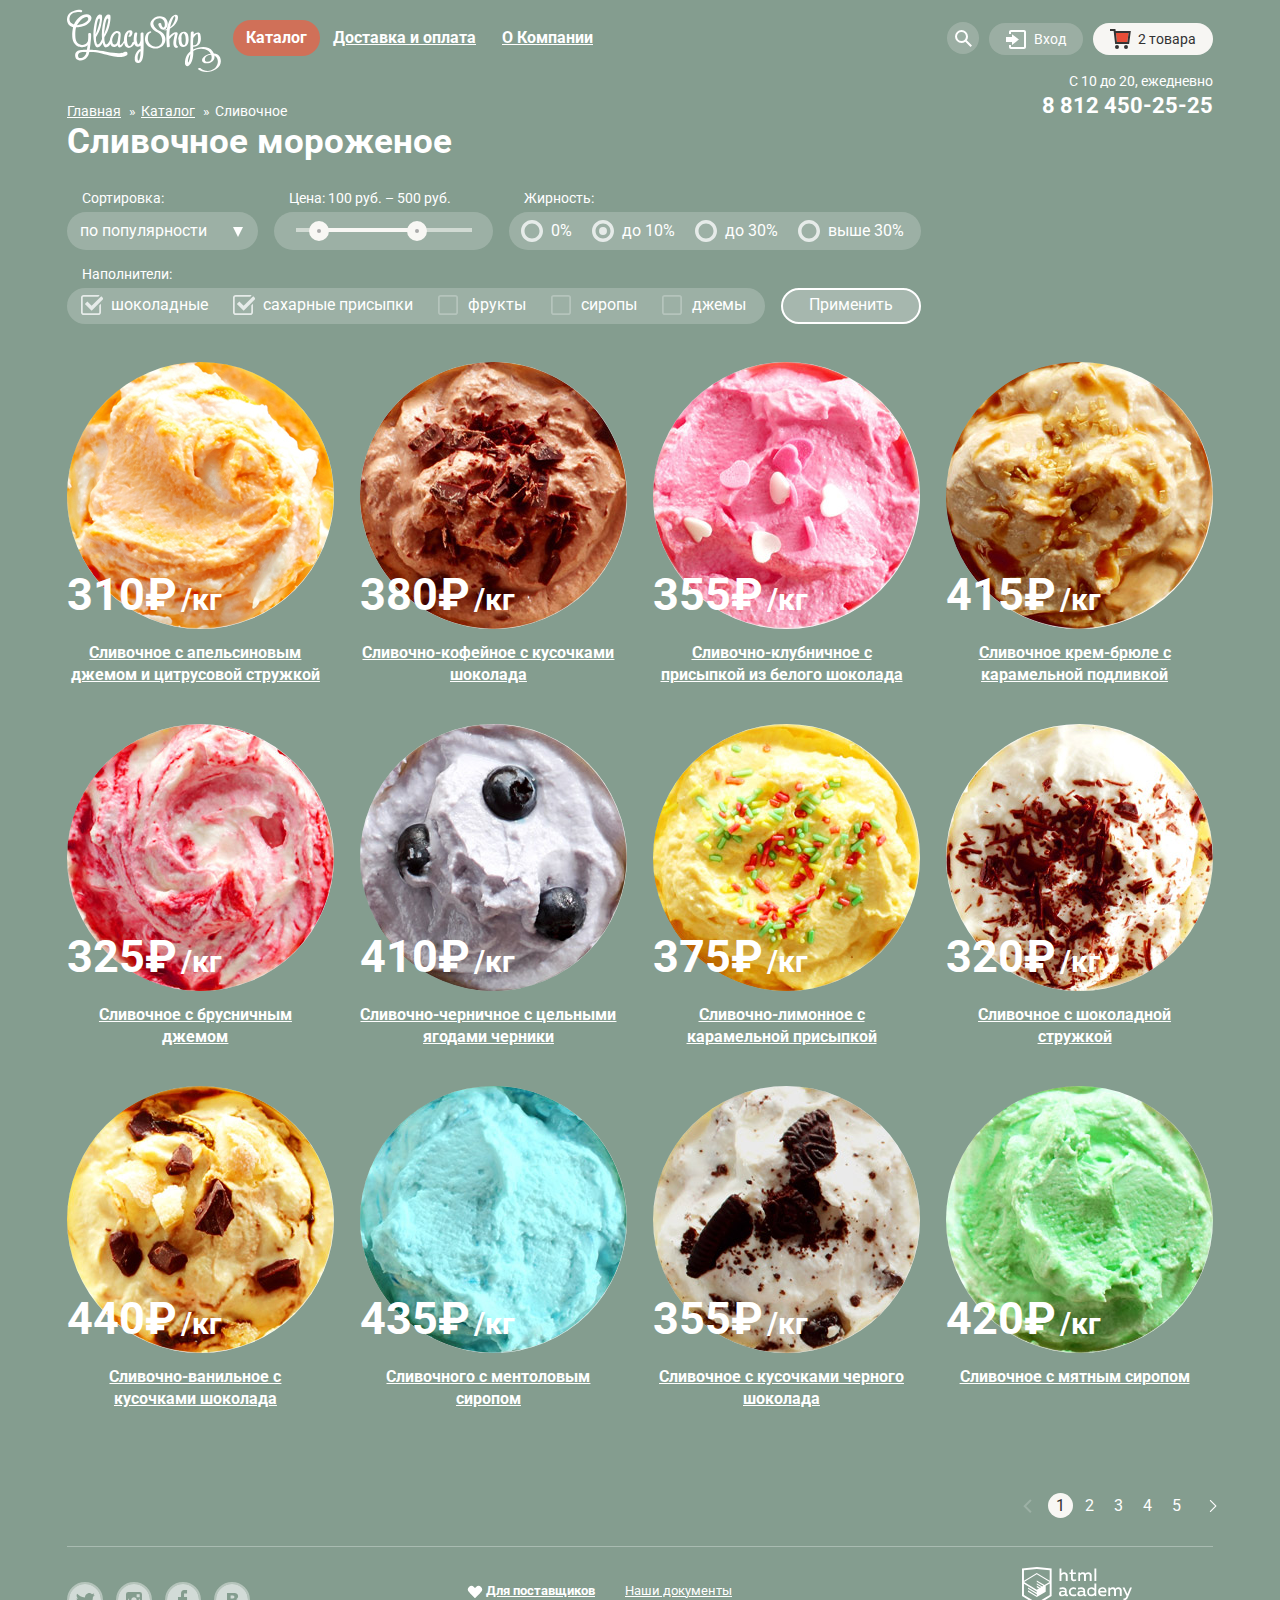
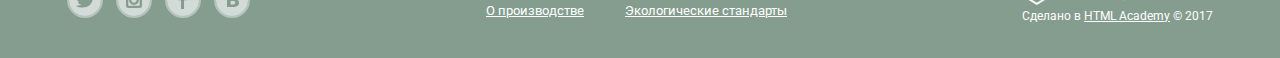
==== catalog.html @ b4a1a42c "Исправление багов IE11" ====
<!DOCTYPE html>
<html lang="ru">
	<head>
		<meta charset="utf-8">
		<title>HTML Academy: Глейси</title>
		<link href="https://fonts.googleapis.com/css?family=Roboto:400,700&amp;subset=cyrillic" rel="stylesheet">
		<link href="css/normalize.css" rel="stylesheet">
		<link href="css/style.css" rel="stylesheet">
	</head>
	<body>
		<div class="site-wrapper">
			<header class="main-header container">
				<nav class="main-navigation">
					<div class="navigation-container">
						<a class="navigation-logo" href="index.html"><img class="main-logo" src="img/logo.svg" width="154" height="64" alt="Логотип магазина Глейси"></a>
						<ul class="site-navigation">
							<li class="site-navigation-item 
							site-navigation-item-catalog">
								<a class="site-navigation-catalog site-navigation-current" href="#">Каталог</a>
								<ul class="site-navigation-sub">
									<li><a class="catalog-sub-news" href="#"><b>Новинки</b></a></li>
									<li><a href="catalog.html">Сливочное</a></li>
									<li><a href="#">Щербеты</a></li>
									<li><a href="#">Фруктовый лед</a></li>
									<li><a href="#">Мелорин</a></li>
								</ul>
							</li>
							<li class="site-navigation-item"><a href="#">Доставка и оплата</a></li>
							<li class="site-navigation-item"><a href="#">О Компании</a></li>
						</ul>
					</div>
					<div class="navigation-container user-menu">
						<div class="menu-search">
							<div class="sub-menu menu-search-sub">
								<form class="form form-search" action="https://echo.htmlacademy.ru" method="post">
									<label class="visual-hidden" for="main-search">Введите информацию для поиска</label>
									<input id="main-search" type="search" name="search" placeholder="Что ищем?">
									<button class="button button-search">Поиск</button>	
								</form>
							</div>
						</div>
						<div class="menu-login">
							<a class="menu-item menu-item-login" href="#">Вход</a>
							<div class="sub-menu menu-login-sub">
								<form class="form form-login" action="https://echo.htmlacademy.ru" method="post">
									<p>
										<label class="visual-hidden" for="login-email">Введите электронную почту</label>
										<input id="login-email" type="email" name="email" placeholder="Электронная почта">
									</p>
									<p>
										<label class="visual-hidden" for="login-password">Введите пароль</label>
										<input id="login-password" type="password" name="password" placeholder="Пароль">
									</p>
									<p class="login-link">
										<a href="#">Забыли пароль?</a>
										<a href="#">Новая регистрация</a>
									</p>
									<button class="button button-login" type="submit">Войти</button>
								</form>
							</div>
						</div>
						<div class="menu-cart">
							<a class="menu-item menu-item-cart menu-item-cart-full" href="#">2 товара</a>
							<div class="sub-menu menu-cart-sub">
								<table class="cart-table">
									<tr class="cart-table-item cart-table-item-orange">
										<td class="cart-table-item-del"><button class="modal-close">Убрать из корзины</button></td>
										<td class="cart-table-item-image"></td>
										<td class="cart-table-item-text"><a href="#">Пломбир с апельсиновым джемом</a></td>
										<td class="cart-table-item-weight"><span>1,5</span> кг x</td>
										<td class="cart-table-item-unit"><span>200</span> руб.</td>
										<td class="cart-table-item-price">300 руб.</td>
									</tr>
									<tr class="cart-table-item
									cart-table-item-white">
										<td class="cart-table-item-del"><button class="modal-close">Убрать из корзины</button></td>
										<td class="cart-table-item-image"></td>
										<td class="cart-table-item-text"><a href="#">Клубничный пломбир с присыпкой из белого шоколада</a></td>
										<td class="cart-table-item-weight"><span>1,5</span> кг x</td>
										<td class="cart-table-item-unit"><span>300</span> руб.</td>
										<td class="cart-table-item-price">450 руб.</td>
									</tr>
								</table>
								<b class="cart-totals">Итого: <span>750</span> руб.</b>
								<a class="button">Оформить заказ</a>
							</div>
						</div>
					</div>
				</nav>
				<p class="main-contacts">
					С 10 до 20, ежедневно<br>
					<b>8 812 450-25-25</b>
				</p>
			</header>
			<main class="container main-container">
				<div class="title-container container">
					<h1 class="page-title">Сливочное мороженое</h1>
					<ul class="bredcrumbs">
						<li><a href="index.html">Главная</a></li>
						<li><a href="#">Каталог</a></li>
						<li class="bredcrumbs-current">Сливочное</li>
					</ul>
				</div>
				<section class="filters container">
					<h2 class="visual-hidden">Фильтр товаров</h2>
					<form class="from form-filters" action="https://echo.htmlacademy.ru" method="post">
						<fieldset class="filters-item filters-item-sort">
							<legend>Сортировка:</legend>
							<select id="filters-item-sort" name="sort">
								<option selected>по популярности</option>
								<option>сначала недорогие</option>
								<option>сначала дорогие</option>
								<option>по жирности</option>
							</select>
						</fieldset>

						<fieldset class="filters-item filters-item-price">
							<legend>Цена: 100 руб. – 500 руб.</legend>
							<div class="filter-item-price-scale">
								<div class="scale">
									<div class="bar"></div>
								</div>
								<div class="filters-item-price-toggle filters-item-price-toggle-min"></div>
								<div class="filters-item-price-toggle filters-item-price-toggle-max"></div>
							</div>
						</fieldset>
						
						<fieldset class="filters-item filters-item-richness">
							<legend>Жирность:</legend>
							<ul class="richness-list">
								<li>
									<input class="visual-hidden richness-list-input" id="richness-0" type="radio" name="richness">	
									<label for="richness-0">0%</label>	
								</li>
								<li>
									<input class="visual-hidden richness-list-input" id="richness-10" type="radio" name="richness" checked>
									<label for="richness-10">до 10%</label>	
								</li>
								<li>
									<input class="visual-hidden richness-list-input" id="richness-30" type="radio" name="richness">
									<label for="richness-30">до 30%</label>		
								</li>
								<li>
									<input class="visual-hidden richness-list-input" id="richness-30-above" type="radio" name="richness">
									<label for="richness-30-above">выше 30%</label>
								</li>
							</ul>	
						</fieldset>
							<fieldset class="filters-item filters-item-fillers">
								<legend>Наполнители:</legend>
								<ul class="fillers-list">
									<li>
										<input class="visual-hidden fillers-list-input" id="fillers-choco" type="checkbox" name="choco" checked>
										<label for="fillers-choco">шоколадные</label>
									</li>
									<li>
										<input class="visual-hidden fillers-list-input" id="fillers-sugar" type="checkbox" name="sugar" checked>
										<label for="fillers-sugar">сахарные присыпки</label>
									</li>
									<li>
										<input class="visual-hidden fillers-list-input" id="fillers-fruit" type="checkbox" name="fruit">
										<label for="fillers-fruit">фрукты</label>
									</li>
									<li>
										<input class="visual-hidden fillers-list-input" id="fillers-syrups" type="checkbox" name="syrups">
										<label for="fillers-syrups">сиропы</label>
									</li>
									<li>
										<input class="visual-hidden fillers-list-input" id="fillers-jam" type="checkbox" name="jam">
										<label for="fillers-jam">джемы</label>
									</li>
								</ul>
							</fieldset>
						
						<button class="button button-filters" type="submit">Применить</button>
					</form>
				</section>
				<section class="catalog container">
					<h2 class="visual-hidden">Список сливочного мороженого</h2>
					<ul class="catalog-list">
						<li class="hits-item">
							<h3>Сливочное с апельсиновым джемом и цитрусовой стружкой</h3>
							<div class="hits-item-price">
								<b>310₽</b>
								<span>/кг</span>
							</div>
							<img src="img/icecream-orange.jpg" width="267" height="267" alt="Фото сливочного мороженого с апельсиновым джемом и цитрусовой стружкой">
							<a class="button" href="#">Быстрый просмотр</a>
						</li>
						<li class="hits-item">
							<h3>Сливочно-кофейное с кусочками шоколада</h3>
							<div class="hits-item-price">
								<b>380₽</b>
								<span>/кг</span>
							</div>
							<img src="img/icecream-coffee.jpg" width="267" height="267" alt="Фото сливочно-кофейного мороженого с кусочками шоколада">
							<a class="button" href="#">Быстрый просмотр</a>
						</li>
						<li class="hits-item">
							<h3>Сливочно-клубничное с присыпкой из белого шоколада</h3>
							<div class="hits-item-price">
								<b>355₽</b>
								<span>/кг</span>
							</div>
							<img src="img/icecream-white.jpg" width="267" height="267" alt="Фото сливочно-клубничного мороженого с присыпкой из белого шоколада">
							<a class="button" href="#">Быстрый просмотр</a>
						</li>
						<li class="hits-item">
							<h3>Сливочное крем-брюле с карамельной подливкой</h3>
							<div class="hits-item-price">
								<b>415₽</b>
								<span>/кг</span>
							</div>
							<img src="img/icecream-brulee.jpg" width="267" height="267" alt="Фото сливочного мороженого крем-брюле с карамельной подливкой">
							<a class="button" href="#">Быстрый просмотр</a>
						</li>
						<!-------------------------------- конец 1 ряда -------------------------------->
						<li class="hits-item">
							<h3>Сливочное с брусничным джемом</h3>
							<div class="hits-item-price">
								<b>325₽</b>
								<span>/кг</span>
							</div>
							<img src="img/icecream-cowberry.jpg" width="267" height="267" alt="Фото сливочного мороженого с брусничным джемом">
							<a class="button" href="#">Быстрый просмотр</a>
						</li>
						<li class="hits-item">
							<h3>Сливочно-черничное с цельными ягодами черники</h3>
							<div class="hits-item-price">
								<b>410₽</b>
								<span>/кг</span>
							</div>
							<img src="img/icecraem-blueberries.jpg" width="267" height="267" alt="Фото сливочно-черничного мороженого с цельными ягодами черники">
							<a class="button" href="#">Быстрый просмотр</a>
						</li>
						<li class="hits-item">
							<h3>Сливочно-лимонное с карамельной присыпкой</h3>
							<div class="hits-item-price">
								<b>375₽</b>
								<span>/кг</span>
							</div>
							<img src="img/icecream-lemon.jpg" width="267" height="267" alt="Фото сливочно-лимонного мороженого с карамельной присыпкой">
							<a class="button" href="#">Быстрый просмотр</a>
						</li>
						<li class="hits-item">
							<h3>Сливочное с шоколадной стружкой</h3>
							<div class="hits-item-price">
								<b>320₽</b>
								<span>/кг</span>
							</div>
							<img src="img/icecream-choco.jpg" width="267" height="267" alt="Фото сливочного мороженого с шоколадной стружкой">
							<a class="button" href="#">Быстрый просмотр</a>
						</li>
						<!-------------------------------- конец 2 ряда -------------------------------->
						<li class="hits-item">
							<h3>Сливочно-ванильное с кусочками шоколада</h3>
							<div class="hits-item-price">
								<b>440₽</b>
								<span>/кг</span>
							</div>
							<img src="img/icecream-vanilla.jpg" width="267" height="267" alt="Фото сливочно-ванильного мороженого с кусочками шоколада">
							<a class="button" href="#">Быстрый просмотр</a>
						</li>
						<li class="hits-item">
							<h3>Сливочного с ментоловым сиропом</h3>
							<div class="hits-item-price">
								<b>435₽</b>
								<span>/кг</span>
							</div>
							<img src="img/icecream-menthol.jpg" width="267" height="267" alt="Фото сливочного мороженого с ментоловым сиропом">
							<a class="button" href="#">Быстрый просмотр</a>
						</li>
						<li class="hits-item">
							<h3>Сливочное с кусочками черного шоколада</h3>
							<div class="hits-item-price">
								<b>355₽</b>
								<span>/кг</span>
							</div>
							<img src="img/icecream-black.jpg" width="267" height="267" alt="Фото сливочного мороженого с кусочками черного шоколада">
							<a class="button" href="#">Быстрый просмотр</a>
						</li>
						<li class="hits-item">
							<h3>Сливочное с мятным сиропом</h3>
							<div class="hits-item-price">
								<b>420₽</b>
								<span>/кг</span>
							</div>
							<img src="img/icecream-mint.jpg" width="267" height="267" alt="Фото сливочного мороженого с мятным сиропом">
							<a class="button" href="#">Быстрый просмотр</a>
						</li>
						<!-------------------------------- конец 3 ряда -------------------------------->
					</ul>
					<ul class="pagination-list">
						<li class="pagination-item pagination-arrow-back pagination-arrow-off"><a></a></li>
						<li class="pagination-item pagination-item-current"><a>1</a></li>
						<li class="pagination-item"><a href="#">2</a></li>
						<li class="pagination-item"><a href="#">3</a></li>
						<li class="pagination-item"><a href="#">4</a></li>
						<li class="pagination-item"><a href="#">5</a></li>
						<li class="pagination-item pagination-arrow-next"><a href="#"></a></li>
					</ul>
				</section>
			</main>
			<footer class="main-footer main-footer-dash container">
				<div class="footer-social">
					<ul>
						<li><a class="button-social button-social-tw" href="#"><span class="visual-hidden">Твиттер</span>
							<svg xmlns="http://www.w3.org/2000/svg" width="32" height="32" viewBox="0 0 32 32"><path fill="#e6ebe9" d="M16 0C7.164 0 0 7.164 0 16c0 8.837 7.164 16 16 16 8.837 0 16-7.163 16-16 0-8.836-7.163-16-16-16zm7.944 12.809c-.251 6.516-3.463 10.832-10.992 10.702h-.486c-.447 0-4.543-.443-5.344-1.823 2.479.19 4.247-.406 5.12-1.136-1.048-.289-2.923-.461-3.251-2.848.384.104.618.221 1.299.113-1.307-.824-2.758-1.519-2.679-3.643.311.317 1.164.518 1.46.457-.768-.233-2.149-3.244-.974-4.781 1.984 1.79 4.075 3.482 7.804 3.643.227-2.214 1.24-3.699 3.168-4.325 1.84-.479 3.255.26 3.901 1.138.737-.224 1.453-.466 2.193-.685-.004.833-.569 1.463-.935 1.709.747.165 1.423-.475 1.423-.475-.184.963-1.094 1.725-1.707 1.954z"/></svg>
						</a></li>
						<li><a class="button-social button-social-ig" href="#"><span class="visual-hidden">Инстаграм</span>
							<svg xmlns="http://www.w3.org/2000/svg" width="32" height="32" viewBox="0 0 32 32"><g fill="#e6ebe9"><path d="M20.916 16a4.938 4.938 0 1 1-9.877 0c0-.394.051-.773.138-1.14h-.897v6.838h11.396V14.86h-.897c.086.367.137.746.137 1.14z"/><path d="M15.978 18.659c1.466 0 2.659-1.193 2.659-2.659s-1.193-2.659-2.659-2.659c-1.466 0-2.659 1.193-2.659 2.659s1.192 2.659 2.659 2.659zM18.637 10.302h3.039v3.039h-3.039z"/><path d="M16 0C7.164 0 0 7.164 0 16c0 8.837 7.164 16 16 16 8.837 0 16-7.163 16-16 0-8.836-7.163-16-16-16zm7.955 21.698a2.285 2.285 0 0 1-2.279 2.279H10.279A2.285 2.285 0 0 1 8 21.698V10.302a2.286 2.286 0 0 1 2.279-2.279h11.396a2.286 2.286 0 0 1 2.279 2.279v11.396z"/></g></svg>
						</a></li>
						<li><a class="button-social button-social-fb" href="#"><span class="visual-hidden">Фейсбук</span>
							<svg xmlns="http://www.w3.org/2000/svg" width="32" height="32" viewBox="0 0 32 32"><path fill="#e6ebe9" d="M16 0C7.164 0 0 7.163 0 16s7.164 16 16 16c8.837 0 16-7.164 16-16S24.837 0 16 0zm4.062 9.455h-3.021v3.444h3.021v3.445h-3.021v8.61H14.02v-8.61H11v-3.445h3.021V9.455c0-1.902 1.353-3.445 3.021-3.445h3.021v3.445z"/></svg>
						</a></li>
						<li><a class="button-social button-social-vk" href="#"><span class="visual-hidden">Вконтакте</span>
							<svg xmlns="http://www.w3.org/2000/svg" width="32" height="32" viewBox="0 0 32 32"><g fill="#e6ebe9"><path d="M16.637 14.495c.402-.019.719-.082.951-.188.326-.145.54-.33.641-.559.101-.229.15-.496.15-.797 0-.232-.058-.465-.174-.697-.116-.232-.322-.405-.617-.517-.264-.1-.592-.155-.984-.165a76.242 76.242 0 0 0-1.652-.014h-.339v2.965h.565c.571 0 1.057-.009 1.459-.028zM18.118 17.084c-.282-.081-.672-.125-1.166-.132a127.97 127.97 0 0 0-1.55-.009h-.79v3.493h.264c1.014 0 1.74-.003 2.18-.009a3.2 3.2 0 0 0 1.212-.245c.377-.157.633-.364.774-.625s.214-.562.214-.9c0-.446-.088-.788-.261-1.03-.17-.241-.464-.423-.877-.543z"/><path d="M16 0C7.164 0 0 7.164 0 16c0 8.837 7.164 16 16 16 8.837 0 16-7.163 16-16 0-8.836-7.163-16-16-16zm6.602 20.531a3.73 3.73 0 0 1-1.124 1.327c-.552.415-1.161.71-1.823.886s-1.501.264-2.519.264h-6.121V8.987h5.443c1.13 0 1.957.038 2.48.113a5.126 5.126 0 0 1 1.561.5c.533.27.929.632 1.189 1.087.26.455.392.975.392 1.558 0 .678-.179 1.278-.536 1.795-.358.518-.863.92-1.517 1.208v.075c.917.182 1.642.559 2.179 1.13.537.571.807 1.325.807 2.261 0 .678-.138 1.283-.411 1.817z"/></g></svg>
						</a></li>
					</ul> 
				</div>
				<ul class="footer-link-list">
					<li class="footer-link-heart"><a class="footer-link-item" href="#"><b>Для поставщиков</b></a></li>
					<li><a class="footer-link-item" href="#">О производстве</a></li>
					<li><a class="footer-link-item" href="#">Наши документы</a></li>
					<li><a class="footer-link-item" href="#">Экологические стандарты</a></li>
				</ul>
				<div class="footer-copyright">
					<a class="footer-copyright-button" href="https://htmlacademy.ru/intensive/htmlcss"></a>
					<p>Сделано в <a href="https://htmlacademy.ru/intensive/htmlcss">HTML Academy</a> © 2017</p>
				</div>
			</footer>
		</div>
	</body>
</html>
---- css/style.css ----
body{
    margin: 0;
    padding: 0;

    min-width: 900px;

    font-family: 'Roboto', 'Arial', sans-serif;
    font-size: 16px;
    font-weight: 400;
    line-height: 22px;

    color: #ffffff;
}
a{
    text-decoration: none;
}
select::-ms-expand {
    display: none;
}
.site-wrapper{
	background-color: #849d8f;
}
/*Затемнение фона при открытии моадльного окна*/
.site-wrapper-index{
    z-index: -100;
    transition: background-image 0.5s ease, background-color 0.5s ease;
    
    background-image: url('../img/slider-raspberry.png');
    background-repeat: no-repeat;
    background-position: top center;
}
.site-wrapper-dark::after{
    display: block;
    content: "";
    background: black;
    opacity: 0.3;
    width: 100%;
    height: 100%;
    position: fixed;
    top: 0;
    left: 0;
    z-index: 90;
}
.visual-hidden{
    clip: rect(0 0 0 0);

    position: absolute;

    width: 1px;
    height: 1px;
    margin: -1px;
}
.main-header{
    display: flex;
    flex-direction: column;
    align-items: flex-end;

    justify-content: center;
}
.main-navigation{
    display: flex;

    width: 100%;

    justify-content: space-between;
    align-items: flex-start;
}
.main-navigation a{
    color: #ffffff;
}
.navigation-container{
    display: flex;
}
.button{
    display: inline-block;

    padding: 0;
    padding-top: 11px;
    padding-right: 23px;
    padding-bottom: 11px;
    padding-left: 23px;

    font: inherit;
    font-size: 18px;
    line-height: 24px;
    font-weight: normal;

    text-align: center;
    vertical-align: middle;

    color: #ffffff;
    border: none;
    border-radius: 26px;
    background-image:    -moz-linear-gradient( 90deg, rgb(231,74,53) 0%, rgb(242,104,67) 100%);
    background-image: -webkit-linear-gradient( 90deg, rgb(231,74,53) 0%, rgb(242,104,67) 100%);
    background-image:     -ms-linear-gradient( 90deg, rgb(231,74,53) 0%, rgb(242,104,67) 100%);
    box-shadow: 0 2px 2px 0 rgba(172, 16, 0, 0.64);
    text-shadow: 0 2px 5px rgba(160, 32, 11, 0.76);

    cursor: pointer;
}
.button:hover{
    background: linear-gradient(to bottom, #f58669 0%, #ec6f5e 100%);
    box-shadow: 0 2px 2px rgba(172, 16, 0, 1);
}
.button:active{
    background: linear-gradient(to bottom, #d84732 0%, #e1613e 100%);
    box-shadow: inset 0 2px 2px rgba(172, 16, 0, 1);
}
.main-logo{
    display: block;
    margin-top: 9px;
}
.sub-menu{
    position: absolute;
    display: none;
    padding-left: 15px;
    padding-right: 15px;
    padding-top: 20px;
    padding-bottom: 20px;
    background-color: #f8f7f4;
    border-radius: 6px;
}
.sub-menu input{
    box-sizing: border-box;
    width: 100%;
    display: block;
    line-height: 24px;
}
.site-navigation{
    display: flex;

    margin-top: 20px;
    margin-bottom: 0px;
    padding: 0;
    padding-left: 12px;

    list-style: none;
}
.site-navigation-sub{
    margin: 0;
    padding: 0;
    z-index: 10;
    list-style: none;
}
.site-navigation-item > a{
    display: block;

    padding-top: 7px;
    padding-bottom: 7px;
    padding-left: 13px;
    padding-right: 13px;

    border-radius: 20px;
    font-weight: bold;

    text-decoration: underline;

    color: #ffffff;
}
.site-navigation-item .site-navigation-current{
    background-color: #d07058;
    text-decoration: none;
}
.site-navigation-item > a:hover{
    text-decoration: none;

    color: #333333;
    background-color: #f8f7f4;
}
.site-navigation-item > a:active{
    color: #333333;
    background-color: rgba(248, 247, 244, 0.988);
    box-shadow: inset 0px 2px 1px 0px rgba(105, 105, 105, 0.004);
}
.site-navigation-item-catalog{
    position: relative;
}
.site-navigation-sub{
    display: none;
    position: absolute; 
    min-width: 143px;
    border-radius: 6px;  
    
    background-color: #f8f7f4;
    left: -7px;
    top: 41px;
    
    border-radius: 5px;
    background-color: rgb(248, 247, 244);
    box-shadow: 0px 20px 20px 0px rgba(0, 0, 0, 0.4);

}
.site-navigation-sub a{
    display: block;
    padding-left: 20px;
    padding-top: 8px;
    padding-bottom: 8px;
    font-size: 14px;
    line-height: 16px;

    color: #323232;
}
.site-navigation-item-catalog:hover .site-navigation-sub{
    display: block;
}
.site-navigation-sub li:hover{
    background-color: #fbded7;
}
.site-navigation-sub li:active{
    background-color: #f6b5a5;
}
.site-navigation-sub li:last-child:hover{
    border-bottom-left-radius: 6px;
    border-bottom-right-radius: 6px;
}

.site-navigation-sub li:first-child:hover{
    border-top-left-radius: 6px;
    border-top-right-radius: 6px;
}

.catalog-sub-news{
    position: relative;
}
.catalog-sub-news::after{
    content: "";
    position: absolute;
    width: 88.8%;
    height: 1px;
    background-color: #d1d0ce;
    left: 5.6%;
    bottom: 0;
}
.menu-search{
    position: relative;
}
.menu-search::after{
    content: "";
    position: absolute;
    height: 32px;
    width: 32px;
    bottom: 18px;
    left: -32px;
    border-radius: 50%;
    background-color: rgba(248, 247, 244, 0.2);
    background-repeat: no-repeat;
    background-position: center center;
    background-image: url("../img/header-loupe-white.svg");
}
.user-menu a:hover,
.menu-search:hover::after{
    color: #323232;
    background-color: rgba(248, 247, 244, 1);
}
.menu-search:hover::after{
    background-image: url("../img/header-loupe-black.svg");
}
.form input,
.form textarea{
    padding-top: 9px;
    padding-bottom: 9px;
    padding-left: 15px;
    padding-right: 15px;
    color: #999999;

    border: 1px solid #d3d3d2;
    border-radius: 6px;
    background-color: #ffffff;
}
.form input:hover,
.form textarea:hover{
    border: 2px solid #9a9a9a;
    padding-top: 8px;
    padding-bottom: 8px;
    padding-left: 14px;
    padding-right: 14px;
}
.form input:focus,
.form textarea:focus{
    outline: none;
    border: 2px solid #8fbdec;
    padding-top: 8px;
    padding-bottom: 8px;
    padding-left: 14px;
    padding-right: 14px;
}
.menu-search-sub{
    right: 0px;
    top: 57px;
    min-width: 341px;
    z-index: 10;

    background-color: rgb(248, 247, 244);
    box-shadow: 0px 20px 20px 0px rgba(0, 0, 0, 0.4);
}
.menu-search:hover .menu-search-sub{
    display: inline-block;
}
.menu-search-sub .button-search{
    display: none;
}
.menu-cart,
.menu-login{
    display: flex;
    position: relative;
}
.menu-item::after{
    color: #323232;
    content: "";
    position: absolute;
    height: 32px;
    width: 32px;
    bottom: 17px;
    left: 21px;
    border-radius: 50%;
    background-repeat: no-repeat;
    background-position: center center;
}
.menu-item-login::after{
    background-image: url("../img/header-entrance-white.svg");
}
.menu-item-login:hover::after{
    background-image: url("../img/header-entrance-black.svg");
}
.menu-item-cart::after{
    background-image: url("../img/header-basket-white.svg");
}
.menu-item-cart:hover::after{
    background-image: url("../img/header-basket-black.svg");
}

.menu-login-sub{
    box-sizing: border-box;
    top: 60px;
    right: 0px;
    min-width: 277px;
    max-width: 280px;
    padding-left: 19px;
    padding-right: 19px;
    z-index: 10;
    
    border-radius: 6px;
    background-color: rgb(248, 247, 244);
    box-shadow: 0px 20px 20px 0px rgba(0, 0, 0, 0.4);
}
.menu-login-sub p{
    margin: 0;
}
.menu-login-sub input{
    margin-bottom: 20px;
}
.menu-login:hover .menu-login-sub{
    display: block;
    flex-wrap: wrap;
}
.form-login{
    display: flex;
    flex-wrap: wrap;
    justify-content: space-between;
    align-items: flex-start;
}
.form-login input{
    min-width: 240px;
}
.login-link{
    width: 125px;
    order: 2;
}
.login-link a{
    display: block;
}
.form-login .button-login{
    order: 1;
    min-width: 100px;
    margin-right: 15px;
    padding-top: 10px;
    padding-bottom: 10px;
}
.menu-item{
    font-size: 14px;
    line-height: 16px;
    margin-bottom: 17px;
    margin-right: 0;
    margin-left: 10px;
    margin-top: 23px;
    padding-top: 8px;
    padding-right: 17px;
    padding-left: 45px;
    padding-bottom: 8px;

    border-radius: 20px;
    background-color: rgba(248, 247, 244, 0.2);
}
.main-navigation .menu-item-cart-full{
    background-color: #f7f6f3;
    color: #323232;
}
.menu-item-cart-full::after,
.menu-item-cart-full:hover::after{
    background-image: url("../img/header-basket-red.svg");
}
.menu-cart{
    position: relative;
}
.menu-cart:hover .menu-cart-sub{
    display: flex;
}
.menu-cart-sub{
    display: none;
    box-sizing: border-box;

    flex-direction: column;

    position: absolute;
    top: 60px;
    right: 0px;

    min-width: 540px;
    padding: 15px;
    padding-bottom: 20px;

    color: #323232;
    border-radius: 7px;
    background-color: #f8f7f4;

    align-items: flex-end;

    z-index: 20;

    border-radius: 5px;
    background-color: rgb(248, 247, 244);
    box-shadow: 0px 20px 20px 0px rgba(0, 0, 0, 0.4);
}
.menu-cart-sub .button{
    padding-left: 15px;
    padding-right: 15px;
}
.menu-cart-sub .button:hover,
.menu-cart-sub .button:active{
    color: #ffffff;
}

.cart-table{
    margin-bottom: 13px;
    align-self: flex-start;
    position: relative;
    font-size: 13px;
    line-height: 16px;

    color: #323232;
}
.cart-table::before{
    content: "";
    position: absolute;
    box-sizing: border-box;
    width: 102.5%;
    height: 1px;
    background-color: #cacac7;
    bottom: 0px;
}
.cart-table td{
    padding-top: 10px;
}
.cart-table-item{
    display: flex;
    justify-content: flex-start;
    margin-bottom: 17px;
}
.cart-table-item-del{
    position: relative;
    padding: 0;
    margin-right: 15px;
    width: 11px;
    height: 11px;
}
.cart-table-item-del .modal-close{
    top: 11px;
    left: -2px;
    padding: 0;
    width: 11px;
    height: 11px;
}
.cart-table-item-del .modal-close::after,
.cart-table-item-del .modal-close::before{
    width: 13px;
}
.cart-table-item .cart-table-item-image{
    padding: 0;
    margin-right: 11px;
    background-size: 33px 33px;
    background-repeat: no-repeat;
    width: 33px;
    height: 33px;
    border-radius: 50%;
}
.cart-table-item-orange .cart-table-item-image{
    background-image: url("../img/icecream-orange.jpg");
}
.cart-table-item-white .cart-table-item-image{
    background-image: url("../img/icecream-white.jpg");
}
.cart-table-item-text{
    width: 220px;
    margin-right: 25px;
}
.cart-table-item-text a{
    color: #323232;
}
.cart-table-item-text a:hover,
.cart-table-item-text a:active{
    color: #e84d37;
}
.menu-cart-sub b{
    font-size: 15px;
    line-height: 18px;
}
.cart-totals{
    margin-bottom: 13px;
}
.cart-table-item-unit{
    margin-right: 25px;
    color: #999999;
}
.login-link a{
    font-size: 13px;
    line-height: 24px;

    text-decoration: underline;

    color: #323232;
}
.login-link a:hover,
.login-link a:active{
    color: #e84d37;
}
.main-contacts{
    font-size: 14px;
    line-height: 16px;
    margin: 0;
    color: #ffffff;
    text-align: right;
}
.main-contacts b{
    font-size: 22px;
    line-height: 24px;

    color: #ffffff;
    margin-top: 5px;
    display: block;
}
.title-container{
    display: flex;
    flex-direction: column-reverse;
}
.bredcrumbs{
    display: flex;
    margin-bottom: 2px;
    margin-top: -15px;

    padding: 0;

    font-size: 14px;
    line-height: 16px;

    list-style: none;
}
.bredcrumbs a{
    text-decoration: underline;
    position: relative;
    color: #ffffff;
    padding-right: 20px;
}
.bredcrumbs a::before{
    content: "»";
    position: absolute;
    right: 5px;
    top: 0;
}
.bredcrumbs a:hover,
.bredcrumbs a:active{
    color: #ffbc9e;
}
.page-title{
    margin-top: 0;
    margin-bottom: 50px;
    font-size: 35px;
    line-height: 41px;
}
.form-filters{
    display: flex;
    min-width: 870px;
    flex-wrap: wrap;
    align-items: flex-start;
}
.form-filters ul{
    list-style: none;
}
.form-filters legend{
    position: absolute;
    top: -22px;
    left: 15px;

    font-size: 14px;
    line-height: 16px;
}
.form-filters input{
    font-size: 16px;
    font-weight: 18px;
}
.form-filters select{
    color: #ffffff;
    border: none;
    background: none;
}
.form-filters select:hover,
.form-filters select:focus{
    color: #323232;
}
.form-filters option{
    color: #323232;
}
.filters-item{
    position: relative;

    margin: 0;
    margin-right: 16px;
    margin-bottom: 38px;
    padding: 8px;
    padding-left: 12px;
    padding-right: 12px; 


    border: none;
    border-radius: 36px;
    background-color: rgba(255, 255, 255, 0.2);
}
.filters-item-sort{
    position: relative;
    padding-right: 34px;
    padding-left: 13px;
}
.filters-item-sort::before{
    content: "";
    position: absolute;
    top: 15px;
    right: 15px;
    border: 5.5px solid #ffffff;
    
    border-bottom-width: 0;
    border-left-color: transparent;
    border-right-color: transparent;
    border-top-width: 10px;
}
.filters-item-sort:hover::before{
    border: 5.5px solid #323232;
    
    border-bottom-width: 0;
    border-left-color: transparent;
    border-right-color: transparent;
    border-top-width: 10px;
}
.filters-item-sort:active::before{
    top: 18px;
    border: 4.5px solid #323232;
    
    border-bottom-width: 0;
    border-left-color: transparent;
    border-right-color: transparent;
    border-top-width: 5px;
}
.filters-item-sort:focus-within{
    background-color: #ffffff;
}
.filters-item-sort:focus-within::before{
    top: 18px;
    border: 4.5px solid #323232;
    
    border-bottom-width: 0;
    border-left-color: transparent;
    border-right-color: transparent;
    border-top-width: 5px;
}
.filters-item-sort select{
    -webkit-appearance: none;
       -moz-appearance: none;
            appearance: none;
}
.filters-item-price-scale{
    position: relative;
}
.scale{
    height: 4px;
    width: 176px;
    background-color: #d1dad3;
    margin: auto;
    margin-top: 8px;
    
}
.scale .bar{
    height: 4px;
    width: 98px;
    background-color: #f8f7f4;
    margin-left: 23px;
    
}
.filters-item-price{
    width: 195px;
    height: 22px;
}
.filters-item-price-toggle{
    position: absolute;
    border: 8px solid #f8f7f4;
    border-radius: 50%;
    background-color: #ababab;
    height: 4px;
    width: 4px;
    top: 9px;
    cursor: pointer;
}
.filters-item-price-toggle:hover{
    top: 8px;
    height: 5px;
    width: 5px;
}
.filters-item-price-toggle-min{
    left: 35px;
}
.filters-item-price-toggle-max{
    left: 133px;
}
.richness-list{
    display: flex;

    margin: 0;
    padding: 0;
}
.richness-list li{
    position: relative;
    padding-left: 30px;
    margin-right: 20px;
}
.richness-list li:last-child{
    margin-right: 5px;
}
.richness-list label::before{
    position: absolute;
    content: "";
    height: 22px;
    width: 22px;
    background-repeat: no-repeat;
    background-image: url("../img/radio-off.svg");
    background-size: cover;
    left: 0;
    top: 0;
}
.richness-list label:hover::before{
    background-image: url("../img/radio-off-hover.svg");
}
.richness-list-input:checked + label::before{
    background-image: url("../img/radio-on.svg");
}
.richness-list-input:checked:hover + label::before{
    background-image: url("../img/radio-on-hover.svg");
}
.richness-list-input:disabled + label::before{
    background-image: url("../img/radio-off-blocked.svg");
}
.richness-list-input:checked:disabled + label::before{
    background-image: url("../img/radio-on-blocked.svg");
}
.filters-item-fillers{
    padding-top: 6px;
}
.fillers-list{
    display: flex;

    margin: 0;
    padding: 0;
}

.fillers-list li{
    padding-left: 32px;
    margin-right: 23px;
    position: relative;
}
.fillers-list li:last-child{
    margin-right: 7px;
}
.fillers-list label::before{
    position: absolute;
    content: "";
    height: 20px;
    width: 20px;
    background-repeat: no-repeat;
    background-image: url("../img/checkbox-off.svg");
    background-size: cover;
    left: 2px;
    top: 1px;
}
.fillers-list label:hover::before{
    background-image: url("../img/checkbox-off-hover.svg");
}
.fillers-list-input:checked + label::before{
    background-image: url("../img/checkbox-on.svg");
    width: 22px;
}
.fillers-list-input:checked:hover + label::before{
    background-image: url("../img/checkbox-on-hover.svg");
    width: 22px;
}
.fillers-list-input:disabled + label::before{
    background-image: url("../img/checkbox-off-blocked.svg");
}
.fillers-list-input:checked:disabled + label::before{
    background-image: url("../img/checkbox-on-blocked.svg");
    width: 22px;
}
.button-filters{
    line-height: 18px;
    font-size: 16px;
    padding: 26px;
    padding-top: 6px;
    padding-bottom: 8px;

    border: 2px solid #ffffff;
    border-radius: 36px;
    background-color: #a6b7ae;
    background-image: none;
    box-shadow: none;
    text-shadow: none;
}
.button-filters:hover{
    color: #323232;
    background-color: #fbfcfb;
    background-image: none;
    box-shadow: none;
    text-shadow: none;
}
.button-filters:active{
    color: #323232;
    background-color: rgb(237, 237, 237);
    background-image: none;
    box-shadow: none;
    box-shadow: inset 0 2px 1px 0 rgba(105, 105, 105, 0.004);
    text-shadow: none;
}
.slider{
    margin-bottom: 42px;
    position: relative;
    padding-top: 277px;
}
.slider h3{
    width: 690px;
    margin-bottom: 25px;

    font-size: 60px;
    font-weight: normal;
    font-weight: bold;
    line-height: 60px;

    text-align: center;

    color: #ffffff;
}
.slider-list{
    margin: 0;
    padding: 0;
}
.slider-list-item,
.slider-toggle-list li{
    list-style: none;
}
.slider-list-item{
    
    text-align: center;
}
.slider-list-item h3{
    margin: 0 auto;
    margin-bottom: 27px;
}
.slider-list .slider-list-item{
    display: none;
}
.button-slider{
    padding-left: 42px;
    padding-right: 42px;
    padding-top: 10px;
    padding-bottom: 10px;

    font-size: 32px;
    font-weight: bold;
    line-height: 44px;

    border-radius: 32px;
}
.slider-toggle-list{
    position: absolute;
    display: flex;
    top: 445px;
    left: -40px;
    font-size: 0;

    z-index: 20;
}
.slider-toggle-list label{
    display: inline-block;
    width: 17px;
    height: 17px;
    margin-right: 8px;

    vertical-align: top;

    background-color: transparent;
    border: 2px solid #ffffff;
    border-radius: 50%;
    cursor: pointer;
}
#product-1:checked ~ .site-wrapper-index {
    background-color: #849d8f;
    background-image: url("../img/slider-raspberry.png");
}

#product-2:checked ~ .site-wrapper-index {
    background-color: #8996a6;
    background-image: url("../img/slider-lemon.png");
}

#product-3:checked ~ .site-wrapper-index {
    background-color: #9d8b84;
    background-image: url("../img/slider-strawberry.png");
}
#product-1:checked ~ .site-wrapper #slide-1,
#product-2:checked ~ .site-wrapper #slide-2,
#product-3:checked ~ .site-wrapper #slide-3{
    display: block;
}
#product-1:checked ~ .site-wrapper label[for="product-1"],
#product-2:checked ~ .site-wrapper label[for="product-2"],
#product-3:checked ~ .site-wrapper label[for="product-3"] {
    background-color: #ffffff;
}
.banners{
    display: flex;

    margin: 0 auto;
    margin-bottom: 37px;

    justify-content: center;
}
.banners-list{
    display: flex;

    width: 100%;
    margin: 0;
    padding: 0;

    justify-content: space-between;
}
.banners-item{
    display: flex;
    flex-direction: column;

    box-sizing: border-box;
    width: 48.85%;
    min-height: 229px;
    padding: 20px;
    padding-top: 15px;
    padding-bottom: 25px;

    list-style: none;

    border-radius: 14px;

    align-items: flex-start;
}
.banners-item .button{
    margin-top: auto;
    margin-left: auto;
}

.banners-item-raspberry{
    background-color: #570a17;
    background-image: url('../img/banners-raspberry.jpg');
    background-repeat: no-repeat;
}
.banners-item-choco{
    background-color: #3e2418;
    background-image: url('../img/banners-choco.jpg');
    background-repeat: no-repeat;
}
.banners p{
    width: 100%;
    margin: 0;
    padding-right: 5px;
    font-size: 18px;
    line-height: 22px;
}
.banners h3{
    margin: 0;
    margin-bottom: 15px;

    font-size: 35px;
    line-height: 41px;
}
.container{
    min-width: calc(900px - 20px*2);
    max-width: calc(1200px - 27px*2);
    margin: 0 auto;
    box-sizing: border-box;
    width: calc(100vw - 5.5%);
}
.catalog-list{
    display: flex;

    margin: 0;
    padding: 0;

    flex-wrap: wrap;
    justify-content: space-between;

    width: 100%;
}
.hits-list{
    display: flex;

    padding: 0;
    margin: 0;


    justify-content: space-between;
}
.hits-item{
    display: flex;
    flex-direction: column;
    position: relative;
    box-sizing: border-box;
    width: 23.29%;
    min-width: 200px;
    min-height: 300px;

    list-style: none;

    flex-wrap: wrap;
    justify-content: flex-start;
    margin-bottom: 23px;
}
.hits-list .hits-item::after{
    content: "";
    width: 61px;
    height: 61px;
    position: absolute;
    background-image: url("../img/hit.svg");
    z-index: 4;
    top: 0;
    left: 0;
}
.hits-item h3{
    font-size: 16px;
    margin-top: 0px;
    margin-bottom: 15px;
    margin-right: 10px;

    text-align: center;
    text-decoration: underline;

    order: 2;
}
.hits-item b{
    font-size: 45px;
    line-height: 45px;
}
.hits-item span{
    font-size: 30px;
    font-weight: bold;
    line-height: 45px;
}
.hits-item-price{
    z-index: 2;

    margin-top: -57px;
    margin-bottom: 20px;
}
.hits-item img{
    z-index: 1;

    width: 100%;
    height: auto;

    border-radius: 50%;

    order: -1;
}
.hits-item .button{
    font-weight: bold;
    display: none;
    width: 196px;
    height: 44px;
    padding-left: 0;
    padding-right: 0;
    order: 3;
}
.hits-item:hover{
    margin-bottom: -46px;
}
.hits-item:hover::before{
    content: "";
    position: absolute;
    background-color: rgba(255, 255, 255, 0.2);
    border-radius: 5px;
    height: 106.5%;
    width: 109.73%;
    top: -10px;
    left: -12px;
    z-index: 3;
}
.hits-item:hover .button{
    content: "";
    position: absolute;
    display: inline-block;
    box-sizing: border-box;
    bottom: 17px;
    left: 50%;
    margin-left: -100px;
    min-width: 193px;
    width: 68.25%;

    z-index: 5;
}
.features{
    box-sizing: border-box;
    margin-bottom: 40px;
    padding-left: 20px;
    padding-top: 28px;
    padding-right: 20px;
    padding-bottom: 23px;

    color: #323232;
    border-radius: 15px;
    background-color: #e3dac3;
    background-image: url('../img/features-pattern.jpg');
}
.features h2{
    margin: 0;

    font-size: 24px;
    line-height: 30px;
}
.features-list{
    display: flex;

    margin: 0;
    padding: 0;

    font-size: 0;

    list-style: none;

    flex-wrap: wrap;
    justify-content: space-between;
}
.features-item{
    position: relative;

    box-sizing: border-box;
    width: 48.5%;
    margin-top: 21px;
    padding-left: 55px;
}
.features-item:nth-child(2n){
    padding-left: 60px;
}
.features-item p{
    margin: 0;

    font-size: 16px;
}

.features-item::before{
    position: absolute;
    top: -14px;
    left: -2px;

    width: 49px;
    height: 49px;

    content: ' ';
}
.features-item-technology::before{
    background-image: url('../img/features-icecream.svg');
}
.features-item-contract::before{
    background-image: url('../img/features-cow.svg');
}
.features-item-ecology::before{
    background-image: url('../img/features-eco.svg');
}
.features-item-thermo::before{
    background-image: url('../img/features-thermometer.svg');
}
.row-container{
    display: flex;
    flex-wrap: wrap;

    justify-content: space-between;
}
.row-container-item{
    box-sizing: border-box;
    width: 48.85%;
    min-height: 220px;
    padding: 20px;
    margin-bottom: 40px;
}
.blog-news{
    display: flex;
    flex-direction: column;
    align-items: flex-start;

    padding-top: 22px;

    border-radius: 15px;
    background-color: #ffffff;
    background-image: url('../img/blog-sherbet.jpg');
    background-repeat: no-repeat;
    background-position: center right; 
    background-size: auto 100%;
}
.blog-news p{
    margin: 0;
    margin-bottom: 5px;
    color: #323232;

    order: -1;
}
.blog-news h3{
    display: inline;

    width: 300px;

    font-size: 24px;
    line-height: 30px;

    text-decoration: underline;

    color: #323232;
    background-color: rgba(255, 255, 255, 0.8);
}
.blog-news-link{
    width: 290px;
}
.subscribe{
    padding: 6px;

    color: #323232;
    border-radius: 15px;
    background-color: #f8f7f4;
    background-image: url('../img/subscribe-border.svg');
}
.subscribe-front{
    box-sizing: border-box;
    height: 100%;
    padding: 20px;
    padding-top: 30px;
    padding-bottom: 32px;

    border-radius: 15px;
    background-color: #f8f7f4;
    display: flex;
    flex-direction: column;
    justify-content: space-between;
}
.subscribe-front > p{
    margin: 0;

}
.form-subscribe{
    display: flex;

    justify-content: space-between;
    align-items: flex-start;

}
.form-subscribe p{
    width: 100%;
    margin: 0;
    margin-right: 10px;
}
.form-subscribe .button{
    padding-top: 9px;
    padding-bottom: 9px;
    padding-right: 19px;
    padding-left: 19px;
}
.subscribe input{
    padding: 15px;

    font-size: 16px;
    line-height: 24px;

    color: #999999;
    border: 1px solid #d3d3d2;
    border-radius: 6px;
    background-color: #ffffff;
}
.form-subscribe input{
    box-sizing: border-box;
    width: 100%;
    padding: 9px;
    padding-left: 12px;
}
.form-subscribe input:hover{
    padding-left: 11px;
}
.modal-feedback textarea{
    resize: none;
}
.contacts{
    overflow: hidden;

    font-size: 14px;
    line-height: 20px;
    position: relative;
    color: #323232;
}
.contacts iframe{
    position: absolute;
    z-index: 2;
    border: none;
    width: 100%;
}
.contacts b{
    font-size: 18px;
    line-height: 24px;
}
.contacts-container{
    display: flex;

    min-height: 430px;

    justify-content: flex-end;
    align-items: flex-start;

}
.map{
    position: absolute;
    top: 0;
    left: 0;
    z-index: 1;
    min-width: 900px;
    min-height: 430px;
    height: 41vw;
    width: 100%;

    margin: 0;
}
.feedback{
    z-index: 2;
    box-sizing: border-box;
    padding-left: 25px;
    padding-right: 25px;
    padding-top: 30px;
    padding-bottom: 30px;
    min-height: 71%;
    min-width: 302px;

    border-radius: 15px;
    background-color: #f8f7f4;

    margin-top: 62px;
}
.feedback p{
    margin-top: 0;
}
.feedback-address{
    margin-bottom: 17px;
}
.feedback-phone{
    margin-bottom: 26px;
}
.feedback-phone b{
    display: inline-block;
    padding-top: 5px;
    padding-bottom: 3px;
    color: #323232;
}
.feedback .button{ 
    font-weight: bold;
    width: 82.5%;
    padding-top: 9px;
    padding-bottom: 9px;
}
.pagination-list{
    display: flex;

    list-style: none;

    color: #ffffff;

    justify-content: space-between;
    margin-top: 45px;
    margin-bottom: 22px;
    margin-left: 82.6%;
    padding-left: 0;

}
.pagination-item a{
    box-sizing: border-box;
    padding-top: 2px;
    color: #ffffff;
    display: inline-block;
    height: 25px;
    width: 25px;
    border-radius: 50%;
    text-align: center;
    margin-right: 4px;
}
.pagination-item:first-child{
    margin-right: 5px;
}
.pagination-item:last-child{
    margin-left: 5px;
}
.pagination-item a:hover{
    background-color: rgba(255, 255, 255, 0.2);
}
.pagination-item a:active{
    color: #323223;
    background-color: rgba(255, 255, 255, 1);
}
.pagination-item-current a:hover{
    background-color: #ffffff;
}
.pagination-item-current a{
    color: #323232;
    background-color: #f8f7f4;
}
.pagination-arrow-back{
    background-image: url("../img/pagination-arrow-on.png");
    transform: scale(-1, 1);
    background-repeat: no-repeat;
    background-position: 55% 38%;
}
.pagination-arrow-next{
    background-image: url("../img/pagination-arrow-on.png");
    background-repeat: no-repeat;
    background-position: 55% 38%;
}
.pagination-arrow-off{
    background-image: url("../img/pagination-arrow-off.png");
}
.pagination-arrow-off a:hover{
    background-color: transparent;
}

.main-footer{
    position: relative;
    font-size: 13px;
    line-height: 18px;

    color: #ffffff;
    display: flex;

    justify-content: space-between;
    padding-top: 36px;
    padding-bottom: 26px;
}
.main-footer-dash::after{
    position: absolute;
    content: "";
    display: block;
    width: 100%;
    height: 1px;
    background-color: #a9bbb1;
    top: 0px;
    left: 0px;
}
.main-footer a{
    text-decoration: underline;

    color: #ffffff;
}
.main-footer a:hover,
.main-footer a:active{
    color: #ffbc9e;
}
.footer-social{
    font-size: 0;
}
.footer-social ul{
    display: flex;

    margin: 0;
    padding: 0;

    list-style: none;
}
.footer-social li{
    margin-right: 13px;
    opacity: 0.8;
}
.button-social{
    display: inline-block;
    width: 32px;
    height: 32px;

    border-width: 2px;
    border-style: solid;
    border-radius: 50%;
    border-color: rgba(255, 255, 255, 0.5);
}
.button-social:hover path{
    fill: #ffffff;
    border: 2px solid #dae2de;
}
.button-social:active path{
    fill: #e9e9e9;
    border: 2px solid #dae2de;
}
.footer-link-list{
    display: flex;
    flex-direction: column;
    margin: 0;

    width: 320px;
    height: 50px;
    padding: 0;
    padding-left: 7px;

    list-style: none;

    flex-wrap: wrap;
}
.footer-link-list li{
    margin-right: 30px;
    padding-bottom: 2px;
}
.footer-link-heart{
    margin-left: -15px;
    padding-left: 15px;
    position: relative;
}
.footer-link-heart:before,
.footer-link-heart:after {
    position: absolute;
    content: "";
    left: 4px;
    top: 4px;
    width: 7px;
    height: 12px;
    background: #fff;
    -moz-border-radius: 5px 5px 0 0;
    border-radius: 5px 5px 0 0;
    -webkit-transform: rotate(-45deg);
       -moz-transform: rotate(-45deg);
        -ms-transform: rotate(-45deg);
         -o-transform: rotate(-45deg);
            transform: rotate(-45deg);
    -webkit-transform-origin: 0 100%;
       -moz-transform-origin: 0 100%;
        -ms-transform-origin: 0 100%;
         -o-transform-origin: 0 100%;
            transform-origin: 0 100%;
}
.footer-link-heart:after {
    left: -3px;
    -webkit-transform: rotate(45deg);
       -moz-transform: rotate(45deg);
        -ms-transform: rotate(45deg);
         -o-transform: rotate(45deg);
            transform: rotate(45deg);
    -webkit-transform-origin: 100% 100%;
       -moz-transform-origin: 100% 100%;
        -ms-transform-origin: 100% 100%;
         -o-transform-origin: 100% 100%;
            transform-origin :100% 100%;
}

.footer-copyright{
    font-size: 12px;
    position: relative;
    margin-top: 25px;
}
.footer-copyright-button::after{
    content: "";
    position: absolute;
    top: -40px;
    height: 40px;
    width: 110px;
    background-image: url("../img/logo-htmlacademy.svg");
    background-repeat: no-repeat;
}
.footer-copyright p{
    margin: 0;
}

@keyframes bounce {
  0% {
    transform: translate(0, -2000px);
  }

  70% {
    transform: translate(0, -40%);
  }

  90% {
    transform: translate(0, -55%);
  }

  100% {
    transform: translate(0, -50%);
  }
}
@keyframes shake {
  0%,
  100% {
    transform: translate(0, -50%);
  }

  10%,
  30%,
  50%,
  70%,
  90% {
    transform: translate(-10px, -50%);
  }

  20%,
  40%,
  60%,
  80% {
    transform: translate(10px, -50%);
  }
}

.modal{
    position: fixed;
    left: 50%;
    top: 50%;
    transform: translate(0, -50%);
   
    padding-right: 25px;
    padding-left: 25px;
    padding-bottom: 27px;
    padding-top: 18px;
    border-radius: 9px;
}
.modal-feedback{
    /*Включает модальное окно*/
    display: none;
    width: 427px;
    min-height: 397px;
    margin-left: -233px;
    color: #323232;
    background-color: #f8f7f4;
    z-index: 100;
}
.modal-feedback b{
    display: block;
    font-size: 24px;
    line-height: 28px;
    margin-bottom: 20px;
}
.modal-feedback input{
    box-sizing: border-box;
    width: 55.97%;
    font-size: 16px;
    line-height: 24px;
    padding-top: 9px;
    padding-bottom: 9px;
}
.modal-feedback textarea{
    box-sizing: border-box;
    width: 100%;
    min-height: 155px;
}
.modal-feedback .button{
    padding-top: 10px;
    padding-bottom: 10px;
    margin-left: 290px;
}
.modal-close{
    position: absolute;
    top: 15px;
    right: 15px;
    width: 18px;
    height: 18px;
    font-size: 0;
    border: 0;
    cursor: pointer;
    background-color: transparent;
}
.modal-close::before,
.modal-close::after {
    content: "";
    
    position: absolute;
    right: -1px;

    width: 19px;
    height: 1px;
    background-color: #231f20;
}
.modal-close::before {
    transform: rotate(45deg);
}
.modal-close::after {   
    transform: rotate(-45deg);
}
.modal-show{
    display: block;

    animation: bounce 0.6s;
}
.modal-error {
    animation: shake 0.6s;
}
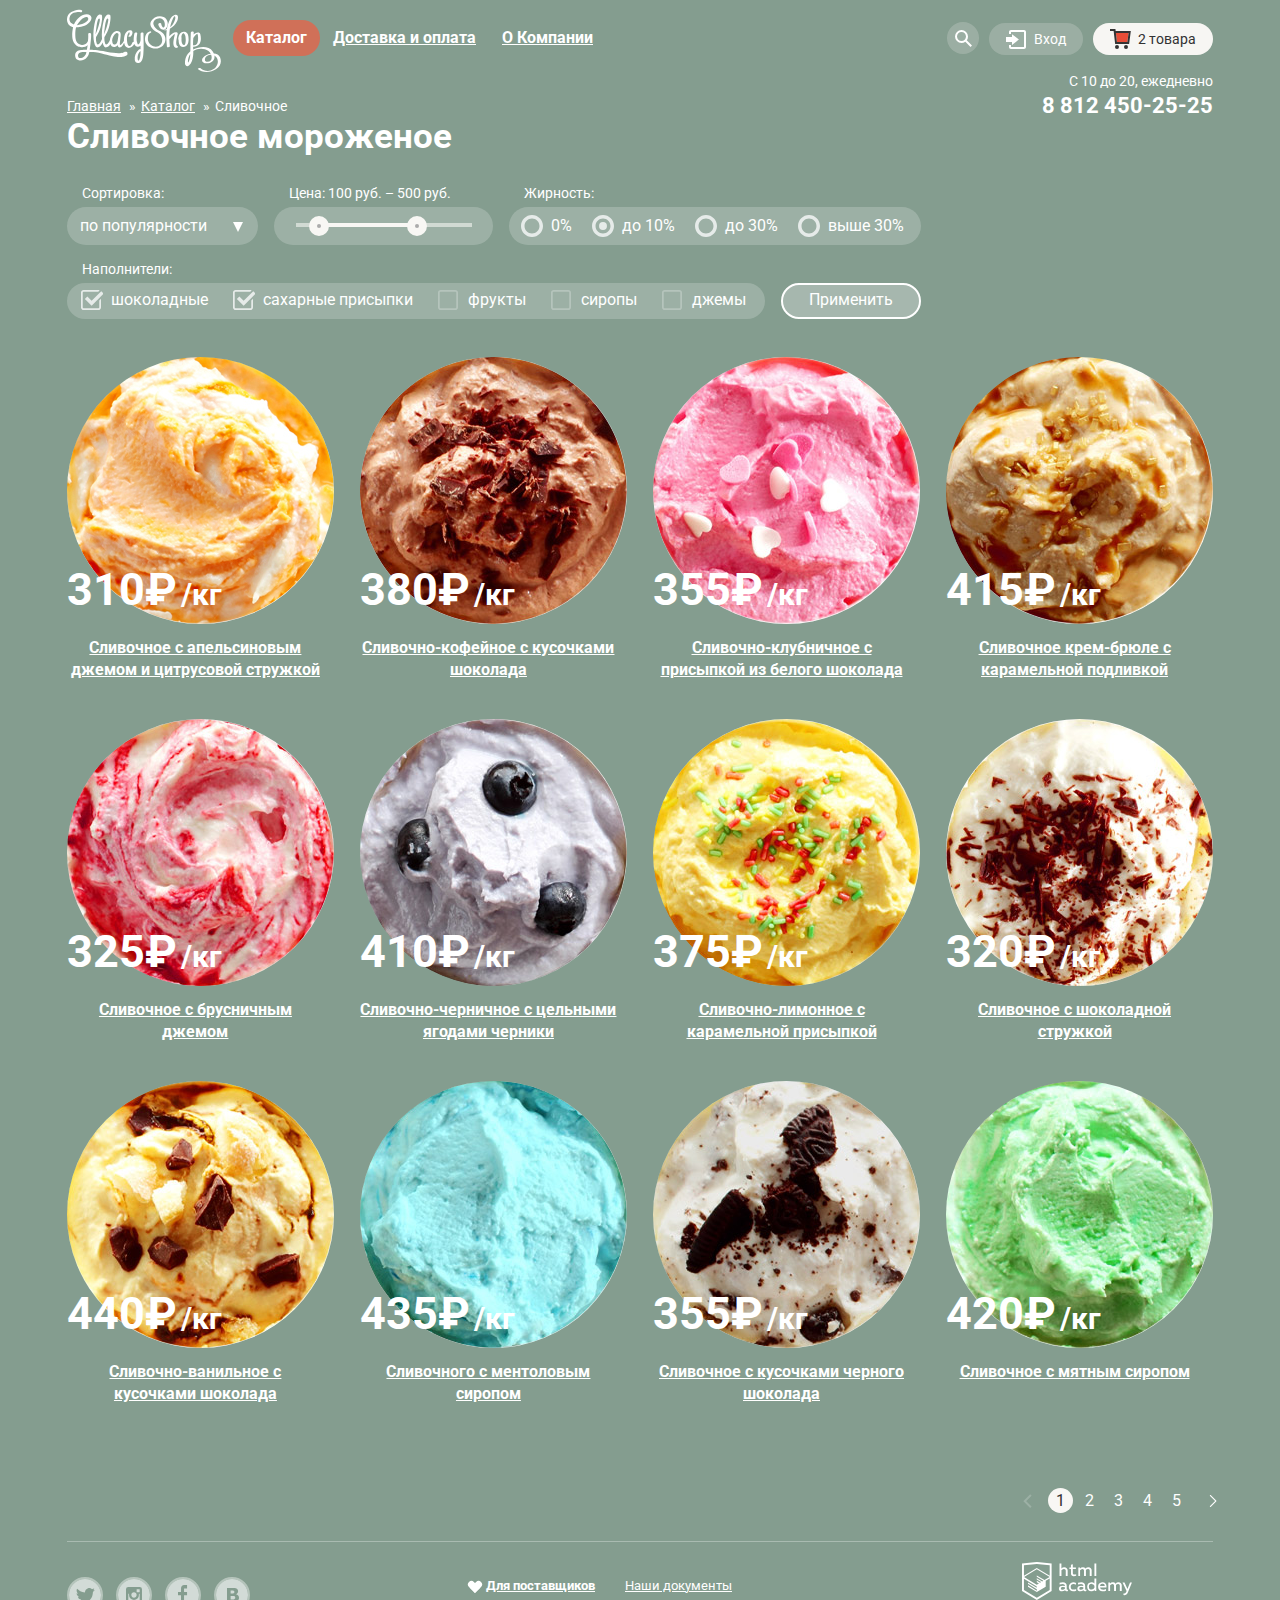
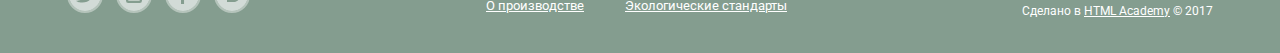
==== commit cf33a068: "Исправляет контейнер и кнопки удаления товара из корзины на странице каталога" ====
--- a/catalog.html
+++ b/catalog.html
@@ -64,7 +64,7 @@
 							<div class="sub-menu menu-cart-sub">
 								<table class="cart-table">
 									<tr class="cart-table-item cart-table-item-orange">
-										<td class="cart-table-item-del"><button class="modal-close">Убрать из корзины</button></td>
+										<td class="cart-table-item-del"><button class="table-close">Убрать из корзины</button></td>
 										<td class="cart-table-item-image"></td>
 										<td class="cart-table-item-text"><a href="#">Пломбир с апельсиновым джемом</a></td>
 										<td class="cart-table-item-weight"><span>1,5</span> кг x</td>
@@ -73,7 +73,7 @@
 									</tr>
 									<tr class="cart-table-item
 									cart-table-item-white">
-										<td class="cart-table-item-del"><button class="modal-close">Убрать из корзины</button></td>
+										<td class="cart-table-item-del"><button class="table-close">Убрать из корзины</button></td>
 										<td class="cart-table-item-image"></td>
 										<td class="cart-table-item-text"><a href="#">Клубничный пломбир с присыпкой из белого шоколада</a></td>
 										<td class="cart-table-item-weight"><span>1,5</span> кг x</td>
@@ -93,7 +93,7 @@
 				</p>
 			</header>
 			<main class="container main-container">
-				<div class="title-container container">
+				<div class="title-container">
 					<h1 class="page-title">Сливочное мороженое</h1>
 					<ul class="bredcrumbs">
 						<li><a href="index.html">Главная</a></li>
@@ -101,7 +101,7 @@
 						<li class="bredcrumbs-current">Сливочное</li>
 					</ul>
 				</div>
-				<section class="filters container">
+				<section class="filters">
 					<h2 class="visual-hidden">Фильтр товаров</h2>
 					<form class="from form-filters" action="https://echo.htmlacademy.ru" method="post">
 						<fieldset class="filters-item filters-item-sort">
@@ -175,7 +175,7 @@
 						<button class="button button-filters" type="submit">Применить</button>
 					</form>
 				</section>
-				<section class="catalog container">
+				<section class="catalog">
 					<h2 class="visual-hidden">Список сливочного мороженого</h2>
 					<ul class="catalog-list">
 						<li class="hits-item">
--- a/css/style.css
+++ b/css/style.css
@@ -19,6 +19,10 @@
 }
 .site-wrapper{
 	background-color: #849d8f;
+    overflow: hidden;
+    display: flex;
+    flex-direction: column;
+
 }
 /*Затемнение фона при открытии моадльного окна*/
 .site-wrapper-index{
@@ -467,23 +471,25 @@
     justify-content: flex-start;
     margin-bottom: 17px;
 }
-.cart-table-item-del{
-    position: relative;
+.cart-table .cart-table-item-del{
+
     padding: 0;
     margin-right: 15px;
+    padding-top: 4px;
     width: 11px;
     height: 11px;
 }
-.cart-table-item-del .modal-close{
-    top: 11px;
-    left: -2px;
+.cart-table-item-del .table-close{
     padding: 0;
+    margin-left: 1px;
     width: 11px;
     height: 11px;
-}
-.cart-table-item-del .modal-close::after,
-.cart-table-item-del .modal-close::before{
-    width: 13px;
+    font-size: 0;
+    background-image: url("../img/table-close.png");
+    background-color: transparent;
+    background-repeat: no-repeat;
+    background-position: center center;
+    border: none;
 }
 .cart-table-item .cart-table-item-image{
     padding: 0;
@@ -556,7 +562,7 @@
 .bredcrumbs{
     display: flex;
     margin-bottom: 2px;
-    margin-top: -15px;
+    margin-top: -20px;
 
     padding: 0;
 
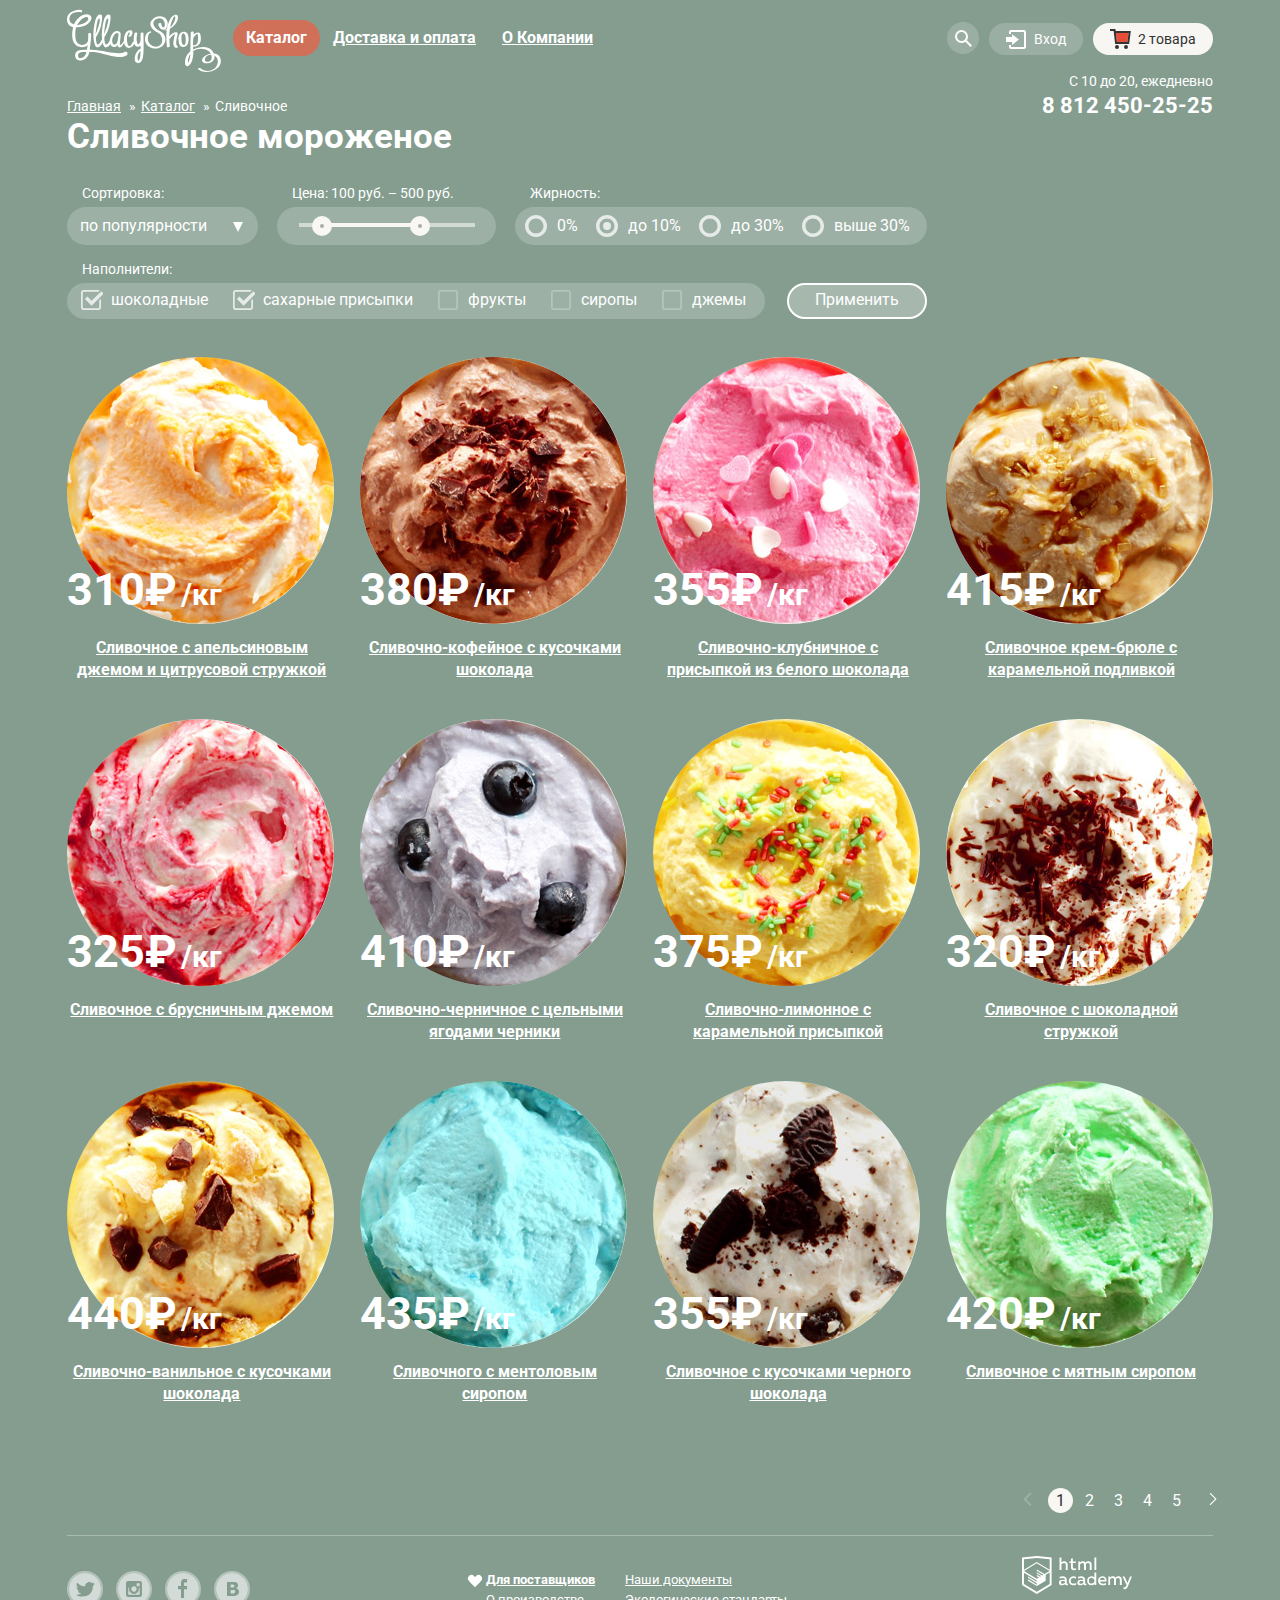
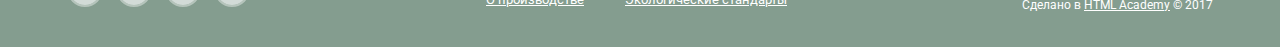
==== commit ddfb9ba2: "Выполнение критериев Б4, Б13, Д8, Д9." ====
--- a/catalog.html
+++ b/catalog.html
@@ -14,7 +14,7 @@
 					<div class="navigation-container">
 						<a class="navigation-logo" href="index.html"><img class="main-logo" src="img/logo.svg" width="154" height="64" alt="Логотип магазина Глейси"></a>
 						<ul class="site-navigation">
-							<li class="site-navigation-item 
+							<li class="site-navigation-item
 							site-navigation-item-catalog">
 								<a class="site-navigation-catalog site-navigation-current" href="#">Каталог</a>
 								<ul class="site-navigation-sub">
@@ -35,7 +35,7 @@
 								<form class="form form-search" action="https://echo.htmlacademy.ru" method="post">
 									<label class="visual-hidden" for="main-search">Введите информацию для поиска</label>
 									<input id="main-search" type="search" name="search" placeholder="Что ищем?">
-									<button class="button button-search">Поиск</button>	
+									<button class="button button-search">Поиск</button>
 								</form>
 							</div>
 						</div>
@@ -65,7 +65,9 @@
 								<table class="cart-table">
 									<tr class="cart-table-item cart-table-item-orange">
 										<td class="cart-table-item-del"><button class="table-close">Убрать из корзины</button></td>
-										<td class="cart-table-item-image"></td>
+										<td class="cart-table-item-image">
+											<img src="img/icecream-orange.jpg" width="33" height="33" alt="Сливочное с апельсиновым джемом и цитрусовой стружкой">
+										</td>
 										<td class="cart-table-item-text"><a href="#">Пломбир с апельсиновым джемом</a></td>
 										<td class="cart-table-item-weight"><span>1,5</span> кг x</td>
 										<td class="cart-table-item-unit"><span>200</span> руб.</td>
@@ -74,7 +76,9 @@
 									<tr class="cart-table-item
 									cart-table-item-white">
 										<td class="cart-table-item-del"><button class="table-close">Убрать из корзины</button></td>
-										<td class="cart-table-item-image"></td>
+										<td class="cart-table-item-image">
+											<img src="img/icecream-white.jpg" width="33" height="33" alt="Сливочно-клубничное с присыпкой из белого шоколада">
+										</td>
 										<td class="cart-table-item-text"><a href="#">Клубничный пломбир с присыпкой из белого шоколада</a></td>
 										<td class="cart-table-item-weight"><span>1,5</span> кг x</td>
 										<td class="cart-table-item-unit"><span>300</span> руб.</td>
@@ -124,27 +128,27 @@
 								<div class="filters-item-price-toggle filters-item-price-toggle-max"></div>
 							</div>
 						</fieldset>
-						
+
 						<fieldset class="filters-item filters-item-richness">
 							<legend>Жирность:</legend>
 							<ul class="richness-list">
 								<li>
-									<input class="visual-hidden richness-list-input" id="richness-0" type="radio" name="richness">	
-									<label for="richness-0">0%</label>	
+									<input class="visual-hidden richness-list-input" id="richness-0" type="radio" name="richness">
+									<label for="richness-0">0%</label>
 								</li>
 								<li>
 									<input class="visual-hidden richness-list-input" id="richness-10" type="radio" name="richness" checked>
-									<label for="richness-10">до 10%</label>	
+									<label for="richness-10">до 10%</label>
 								</li>
 								<li>
 									<input class="visual-hidden richness-list-input" id="richness-30" type="radio" name="richness">
-									<label for="richness-30">до 30%</label>		
+									<label for="richness-30">до 30%</label>
 								</li>
 								<li>
 									<input class="visual-hidden richness-list-input" id="richness-30-above" type="radio" name="richness">
 									<label for="richness-30-above">выше 30%</label>
 								</li>
-							</ul>	
+							</ul>
 						</fieldset>
 							<fieldset class="filters-item filters-item-fillers">
 								<legend>Наполнители:</legend>
@@ -171,7 +175,7 @@
 									</li>
 								</ul>
 							</fieldset>
-						
+
 						<button class="button button-filters" type="submit">Применить</button>
 					</form>
 				</section>
@@ -179,7 +183,7 @@
 					<h2 class="visual-hidden">Список сливочного мороженого</h2>
 					<ul class="catalog-list">
 						<li class="hits-item">
-							<h3>Сливочное с апельсиновым джемом и цитрусовой стружкой</h3>
+							<a class="hits-item-title" href="#"><h3>Сливочное с апельсиновым джемом и цитрусовой стружкой</h3></a>
 							<div class="hits-item-price">
 								<b>310₽</b>
 								<span>/кг</span>
@@ -188,7 +192,7 @@
 							<a class="button" href="#">Быстрый просмотр</a>
 						</li>
 						<li class="hits-item">
-							<h3>Сливочно-кофейное с кусочками шоколада</h3>
+							<a class="hits-item-title" href="#"><h3>Сливочно-кофейное с кусочками шоколада</h3></a>
 							<div class="hits-item-price">
 								<b>380₽</b>
 								<span>/кг</span>
@@ -197,7 +201,7 @@
 							<a class="button" href="#">Быстрый просмотр</a>
 						</li>
 						<li class="hits-item">
-							<h3>Сливочно-клубничное с присыпкой из белого шоколада</h3>
+							<a class="hits-item-title" href="#"><h3>Сливочно-клубничное с присыпкой из белого шоколада</h3></a>
 							<div class="hits-item-price">
 								<b>355₽</b>
 								<span>/кг</span>
@@ -206,7 +210,7 @@
 							<a class="button" href="#">Быстрый просмотр</a>
 						</li>
 						<li class="hits-item">
-							<h3>Сливочное крем-брюле с карамельной подливкой</h3>
+							<a class="hits-item-title" href="#"><h3>Сливочное крем-брюле с карамельной подливкой</h3></a>
 							<div class="hits-item-price">
 								<b>415₽</b>
 								<span>/кг</span>
@@ -216,7 +220,7 @@
 						</li>
 						<!-------------------------------- конец 1 ряда -------------------------------->
 						<li class="hits-item">
-							<h3>Сливочное с брусничным джемом</h3>
+							<a class="hits-item-title" href="#"><h3>Сливочное с брусничным джемом</h3></a>
 							<div class="hits-item-price">
 								<b>325₽</b>
 								<span>/кг</span>
@@ -225,7 +229,7 @@
 							<a class="button" href="#">Быстрый просмотр</a>
 						</li>
 						<li class="hits-item">
-							<h3>Сливочно-черничное с цельными ягодами черники</h3>
+							<a class="hits-item-title" href="#"><h3>Сливочно-черничное с цельными ягодами черники</h3></a>
 							<div class="hits-item-price">
 								<b>410₽</b>
 								<span>/кг</span>
@@ -234,7 +238,7 @@
 							<a class="button" href="#">Быстрый просмотр</a>
 						</li>
 						<li class="hits-item">
-							<h3>Сливочно-лимонное с карамельной присыпкой</h3>
+							<a class="hits-item-title" href="#"><h3>Сливочно-лимонное с карамельной присыпкой</h3></a>
 							<div class="hits-item-price">
 								<b>375₽</b>
 								<span>/кг</span>
@@ -243,7 +247,7 @@
 							<a class="button" href="#">Быстрый просмотр</a>
 						</li>
 						<li class="hits-item">
-							<h3>Сливочное с шоколадной стружкой</h3>
+							<a class="hits-item-title" href="#"><h3>Сливочное с шоколадной стружкой</h3></a>
 							<div class="hits-item-price">
 								<b>320₽</b>
 								<span>/кг</span>
@@ -253,7 +257,7 @@
 						</li>
 						<!-------------------------------- конец 2 ряда -------------------------------->
 						<li class="hits-item">
-							<h3>Сливочно-ванильное с кусочками шоколада</h3>
+							<a class="hits-item-title" href="#"><h3>Сливочно-ванильное с кусочками шоколада</h3></a>
 							<div class="hits-item-price">
 								<b>440₽</b>
 								<span>/кг</span>
@@ -262,7 +266,7 @@
 							<a class="button" href="#">Быстрый просмотр</a>
 						</li>
 						<li class="hits-item">
-							<h3>Сливочного с ментоловым сиропом</h3>
+							<a class="hits-item-title" href="#"><h3>Сливочного с ментоловым сиропом</h3></a>
 							<div class="hits-item-price">
 								<b>435₽</b>
 								<span>/кг</span>
@@ -271,7 +275,7 @@
 							<a class="button" href="#">Быстрый просмотр</a>
 						</li>
 						<li class="hits-item">
-							<h3>Сливочное с кусочками черного шоколада</h3>
+							<a class="hits-item-title" href="#"><h3>Сливочное с кусочками черного шоколада</h3></a>
 							<div class="hits-item-price">
 								<b>355₽</b>
 								<span>/кг</span>
@@ -280,7 +284,7 @@
 							<a class="button" href="#">Быстрый просмотр</a>
 						</li>
 						<li class="hits-item">
-							<h3>Сливочное с мятным сиропом</h3>
+							<a class="hits-item-title" href="#"><h3>Сливочное с мятным сиропом</h3></a>
 							<div class="hits-item-price">
 								<b>420₽</b>
 								<span>/кг</span>
@@ -316,7 +320,7 @@
 						<li><a class="button-social button-social-vk" href="#"><span class="visual-hidden">Вконтакте</span>
 							<svg xmlns="http://www.w3.org/2000/svg" width="32" height="32" viewBox="0 0 32 32"><g fill="#e6ebe9"><path d="M16.637 14.495c.402-.019.719-.082.951-.188.326-.145.54-.33.641-.559.101-.229.15-.496.15-.797 0-.232-.058-.465-.174-.697-.116-.232-.322-.405-.617-.517-.264-.1-.592-.155-.984-.165a76.242 76.242 0 0 0-1.652-.014h-.339v2.965h.565c.571 0 1.057-.009 1.459-.028zM18.118 17.084c-.282-.081-.672-.125-1.166-.132a127.97 127.97 0 0 0-1.55-.009h-.79v3.493h.264c1.014 0 1.74-.003 2.18-.009a3.2 3.2 0 0 0 1.212-.245c.377-.157.633-.364.774-.625s.214-.562.214-.9c0-.446-.088-.788-.261-1.03-.17-.241-.464-.423-.877-.543z"/><path d="M16 0C7.164 0 0 7.164 0 16c0 8.837 7.164 16 16 16 8.837 0 16-7.163 16-16 0-8.836-7.163-16-16-16zm6.602 20.531a3.73 3.73 0 0 1-1.124 1.327c-.552.415-1.161.71-1.823.886s-1.501.264-2.519.264h-6.121V8.987h5.443c1.13 0 1.957.038 2.48.113a5.126 5.126 0 0 1 1.561.5c.533.27.929.632 1.189 1.087.26.455.392.975.392 1.558 0 .678-.179 1.278-.536 1.795-.358.518-.863.92-1.517 1.208v.075c.917.182 1.642.559 2.179 1.13.537.571.807 1.325.807 2.261 0 .678-.138 1.283-.411 1.817z"/></g></svg>
 						</a></li>
-					</ul> 
+					</ul>
 				</div>
 				<ul class="footer-link-list">
 					<li class="footer-link-heart"><a class="footer-link-item" href="#"><b>Для поставщиков</b></a></li>
--- a/css/style.css
+++ b/css/style.css
@@ -1,49 +1,56 @@
 body{
+    min-width: 900px;
     margin: 0;
     padding: 0;
-
-    min-width: 900px;
 
     font-family: 'Roboto', 'Arial', sans-serif;
     font-size: 16px;
     font-weight: 400;
     line-height: 22px;
 
-    color: #ffffff;
+    color: #fff;
 }
 a{
     text-decoration: none;
 }
-select::-ms-expand {
+select::-ms-expand{
     display: none;
 }
 .site-wrapper{
-	background-color: #849d8f;
+    display: -webkit-box;
+    display: -ms-flexbox;
+    display: -webkit-flex;
+    display: flex;
+
     overflow: hidden;
-    display: flex;
     flex-direction: column;
 
-}
-/*Затемнение фона при открытии моадльного окна*/
+    background-color: #849d8f;
+}
 .site-wrapper-index{
     z-index: -100;
-    transition: background-image 0.5s ease, background-color 0.5s ease;
-    
+
+    transition: background-image .5s ease, background-color .5s ease;
+
     background-image: url('../img/slider-raspberry.png');
     background-repeat: no-repeat;
     background-position: top center;
 }
 .site-wrapper-dark::after{
     display: block;
-    content: "";
-    background: black;
-    opacity: 0.3;
+
+    position: fixed;
+    z-index: 90;
+    top: 0;
+    left: 0;
+
     width: 100%;
     height: 100%;
-    position: fixed;
-    top: 0;
-    left: 0;
-    z-index: 90;
+
+    content: '';
+
+    opacity: .3;
+    background: black;
 }
 .visual-hidden{
     clip: rect(0 0 0 0);
@@ -55,14 +62,22 @@
     margin: -1px;
 }
 .main-header{
-    display: flex;
+    display: -webkit-box;
+    display: -ms-flexbox;
+    display: -webkit-flex;
+    display: flex;
+
     flex-direction: column;
+
     align-items: flex-end;
-
     justify-content: center;
 }
 .main-navigation{
-    display: flex;
+    display: -webkit-box;
+    display: -ms-flexbox;
+    display: -webkit-flex;
+    display: flex;
+
 
     width: 100%;
 
@@ -70,10 +85,14 @@
     align-items: flex-start;
 }
 .main-navigation a{
-    color: #ffffff;
+    color: #fff;
 }
 .navigation-container{
-    display: flex;
+    display: -webkit-box;
+    display: -ms-flexbox;
+    display: -webkit-flex;
+    display: flex;
+
 }
 .button{
     display: inline-block;
@@ -86,22 +105,21 @@
 
     font: inherit;
     font-size: 18px;
+    font-weight: normal;
     line-height: 24px;
-    font-weight: normal;
-
+
+    cursor: pointer;
     text-align: center;
     vertical-align: middle;
 
-    color: #ffffff;
+    color: #fff;
     border: none;
     border-radius: 26px;
     background-image:    -moz-linear-gradient( 90deg, rgb(231,74,53) 0%, rgb(242,104,67) 100%);
     background-image: -webkit-linear-gradient( 90deg, rgb(231,74,53) 0%, rgb(242,104,67) 100%);
     background-image:     -ms-linear-gradient( 90deg, rgb(231,74,53) 0%, rgb(242,104,67) 100%);
-    box-shadow: 0 2px 2px 0 rgba(172, 16, 0, 0.64);
-    text-shadow: 0 2px 5px rgba(160, 32, 11, 0.76);
-
-    cursor: pointer;
+    box-shadow: 0 2px 2px 0 rgba(172, 16, 0, .64);
+    text-shadow: 0 2px 5px rgba(160, 32, 11, .76);
 }
 .button:hover{
     background: linear-gradient(to bottom, #f58669 0%, #ec6f5e 100%);
@@ -113,93 +131,108 @@
 }
 .main-logo{
     display: block;
+
     margin-top: 9px;
 }
 .sub-menu{
-    position: absolute;
     display: none;
+
+    position: absolute;
+
+    padding-top: 20px;
+    padding-right: 15px;
+    padding-bottom: 20px;
     padding-left: 15px;
-    padding-right: 15px;
-    padding-top: 20px;
-    padding-bottom: 20px;
+
+    border-radius: 6px;
     background-color: #f8f7f4;
-    border-radius: 6px;
 }
 .sub-menu input{
+    display: block;
+
     box-sizing: border-box;
     width: 100%;
-    display: block;
+
     line-height: 24px;
 }
 .site-navigation{
-    display: flex;
+    display: -webkit-box;
+    display: -ms-flexbox;
+    display: -webkit-flex;
+    display: flex;
+
 
     margin-top: 20px;
-    margin-bottom: 0px;
+    margin-bottom: 0;
     padding: 0;
     padding-left: 12px;
 
     list-style: none;
 }
 .site-navigation-sub{
+    z-index: 10;
+
     margin: 0;
     padding: 0;
-    z-index: 10;
+
     list-style: none;
 }
 .site-navigation-item > a{
     display: block;
 
     padding-top: 7px;
+    padding-right: 13px;
     padding-bottom: 7px;
     padding-left: 13px;
-    padding-right: 13px;
-
+
+    font-weight: bold;
+
+    text-decoration: underline;
+
+    color: #fff;
     border-radius: 20px;
-    font-weight: bold;
-
-    text-decoration: underline;
-
-    color: #ffffff;
 }
 .site-navigation-item .site-navigation-current{
+    text-decoration: none;
+
     background-color: #d07058;
-    text-decoration: none;
 }
 .site-navigation-item > a:hover{
     text-decoration: none;
 
-    color: #333333;
+    color: #333;
     background-color: #f8f7f4;
 }
 .site-navigation-item > a:active{
-    color: #333333;
-    background-color: rgba(248, 247, 244, 0.988);
-    box-shadow: inset 0px 2px 1px 0px rgba(105, 105, 105, 0.004);
+    color: #333;
+    background-color: rgba(248, 247, 244, .988);
+    box-shadow: inset 0 2px 1px 0 rgba(105, 105, 105, .004);
 }
 .site-navigation-item-catalog{
     position: relative;
 }
 .site-navigation-sub{
     display: none;
-    position: absolute; 
+
+    position: absolute;
+    top: 41px;
+    left: -7px;
+
     min-width: 143px;
-    border-radius: 6px;  
-    
+
+    border-radius: 6px;
+    border-radius: 5px;
     background-color: #f8f7f4;
-    left: -7px;
-    top: 41px;
-    
-    border-radius: 5px;
     background-color: rgb(248, 247, 244);
-    box-shadow: 0px 20px 20px 0px rgba(0, 0, 0, 0.4);
-
+    box-shadow: 0 20px 20px 0 rgba(0, 0, 0, .4);
 }
 .site-navigation-sub a{
     display: block;
-    padding-left: 20px;
+
     padding-top: 8px;
     padding-bottom: 8px;
+    padding-left: 20px;
+
     font-size: 14px;
     line-height: 16px;
 
@@ -215,8 +248,8 @@
     background-color: #f6b5a5;
 }
 .site-navigation-sub li:last-child:hover{
+    border-bottom-right-radius: 6px;
     border-bottom-left-radius: 6px;
-    border-bottom-right-radius: 6px;
 }
 
 .site-navigation-sub li:first-child:hover{
@@ -228,29 +261,35 @@
     position: relative;
 }
 .catalog-sub-news::after{
-    content: "";
-    position: absolute;
+    position: absolute;
+    bottom: 0;
+    left: 5.6%;
+
     width: 88.8%;
     height: 1px;
+
+    content: '';
+
     background-color: #d1d0ce;
-    left: 5.6%;
-    bottom: 0;
 }
 .menu-search{
     position: relative;
 }
 .menu-search::after{
-    content: "";
-    position: absolute;
-    height: 32px;
-    width: 32px;
+    position: absolute;
     bottom: 18px;
     left: -32px;
+
+    width: 32px;
+    height: 32px;
+
+    content: '';
+
     border-radius: 50%;
-    background-color: rgba(248, 247, 244, 0.2);
+    background-color: rgba(248, 247, 244, .2);
+    background-image: url('../img/header-loupe-white.svg');
     background-repeat: no-repeat;
     background-position: center center;
-    background-image: url("../img/header-loupe-white.svg");
 }
 .user-menu a:hover,
 .menu-search:hover::after{
@@ -258,95 +297,108 @@
     background-color: rgba(248, 247, 244, 1);
 }
 .menu-search:hover::after{
-    background-image: url("../img/header-loupe-black.svg");
+    background-image: url('../img/header-loupe-black.svg');
 }
 .form input,
 .form textarea{
     padding-top: 9px;
+    padding-right: 15px;
     padding-bottom: 9px;
     padding-left: 15px;
-    padding-right: 15px;
-    color: #999999;
-
+
+    color: #999;
     border: 1px solid #d3d3d2;
     border-radius: 6px;
-    background-color: #ffffff;
+    background-color: #fff;
 }
 .form input:hover,
 .form textarea:hover{
-    border: 2px solid #9a9a9a;
     padding-top: 8px;
+    padding-right: 14px;
     padding-bottom: 8px;
     padding-left: 14px;
-    padding-right: 14px;
+
+    border: 2px solid #9a9a9a;
 }
 .form input:focus,
 .form textarea:focus{
-    outline: none;
-    border: 2px solid #8fbdec;
     padding-top: 8px;
+    padding-right: 14px;
     padding-bottom: 8px;
     padding-left: 14px;
-    padding-right: 14px;
+
+    border: 2px solid #8fbdec;
+    outline: none;
 }
 .menu-search-sub{
-    right: 0px;
+    z-index: 10;
     top: 57px;
+    right: 0;
+
     min-width: 341px;
-    z-index: 10;
 
     background-color: rgb(248, 247, 244);
-    box-shadow: 0px 20px 20px 0px rgba(0, 0, 0, 0.4);
+    box-shadow: 0 20px 20px 0 rgba(0, 0, 0, .4);
 }
 .menu-search:hover .menu-search-sub{
     display: inline-block;
+    vertical-align: top;
 }
 .menu-search-sub .button-search{
     display: none;
 }
 .menu-cart,
 .menu-login{
-    display: flex;
+    display: -webkit-box;
+    display: -ms-flexbox;
+    display: -webkit-flex;
+    display: flex;
+
+
     position: relative;
 }
 .menu-item::after{
-    color: #323232;
-    content: "";
-    position: absolute;
-    height: 32px;
-    width: 32px;
+    position: absolute;
     bottom: 17px;
     left: 21px;
+
+    width: 32px;
+    height: 32px;
+
+    content: '';
+
+    color: #323232;
     border-radius: 50%;
     background-repeat: no-repeat;
     background-position: center center;
 }
 .menu-item-login::after{
-    background-image: url("../img/header-entrance-white.svg");
+    background-image: url('../img/header-entrance-white.svg');
 }
 .menu-item-login:hover::after{
-    background-image: url("../img/header-entrance-black.svg");
+    background-image: url('../img/header-entrance-black.svg');
 }
 .menu-item-cart::after{
-    background-image: url("../img/header-basket-white.svg");
+    background-image: url('../img/header-basket-white.svg');
 }
 .menu-item-cart:hover::after{
-    background-image: url("../img/header-basket-black.svg");
+    background-image: url('../img/header-basket-black.svg');
 }
 
 .menu-login-sub{
+    z-index: 10;
+    top: 60px;
+    right: 0;
+
     box-sizing: border-box;
-    top: 60px;
-    right: 0px;
     min-width: 277px;
     max-width: 280px;
+    padding-right: 19px;
     padding-left: 19px;
-    padding-right: 19px;
-    z-index: 10;
-    
+
     border-radius: 6px;
     background-color: rgb(248, 247, 244);
-    box-shadow: 0px 20px 20px 0px rgba(0, 0, 0, 0.4);
+    box-shadow: 0 20px 20px 0 rgba(0, 0, 0, .4);
 }
 .menu-login-sub p{
     margin: 0;
@@ -356,10 +408,15 @@
 }
 .menu-login:hover .menu-login-sub{
     display: block;
+
     flex-wrap: wrap;
 }
 .form-login{
-    display: flex;
+    display: -webkit-box;
+    display: -ms-flexbox;
+    display: -webkit-flex;
+    display: flex;
+
     flex-wrap: wrap;
     justify-content: space-between;
     align-items: flex-start;
@@ -369,146 +426,161 @@
 }
 .login-link{
     width: 125px;
+
     order: 2;
 }
 .login-link a{
     display: block;
 }
 .form-login .button-login{
-    order: 1;
     min-width: 100px;
     margin-right: 15px;
     padding-top: 10px;
     padding-bottom: 10px;
+
+    order: 1;
 }
 .menu-item{
+    margin-top: 23px;
+    margin-right: 0;
+    margin-bottom: 17px;
+    margin-left: 10px;
+    padding-top: 8px;
+    padding-right: 17px;
+    padding-bottom: 8px;
+    padding-left: 45px;
+
     font-size: 14px;
     line-height: 16px;
-    margin-bottom: 17px;
-    margin-right: 0;
-    margin-left: 10px;
-    margin-top: 23px;
-    padding-top: 8px;
-    padding-right: 17px;
-    padding-left: 45px;
-    padding-bottom: 8px;
 
     border-radius: 20px;
-    background-color: rgba(248, 247, 244, 0.2);
+    background-color: rgba(248, 247, 244, .2);
 }
 .main-navigation .menu-item-cart-full{
+    color: #323232;
     background-color: #f7f6f3;
-    color: #323232;
 }
 .menu-item-cart-full::after,
 .menu-item-cart-full:hover::after{
-    background-image: url("../img/header-basket-red.svg");
+    background-image: url('../img/header-basket-red.svg');
 }
 .menu-cart{
     position: relative;
 }
 .menu-cart:hover .menu-cart-sub{
-    display: flex;
+    display: -webkit-box;
+    display: -ms-flexbox;
+    display: -webkit-flex;
+    display: flex;
+
 }
 .menu-cart-sub{
     display: none;
+    flex-direction: column;
+
+    position: absolute;
+    z-index: 20;
+    top: 60px;
+    right: 0;
+
     box-sizing: border-box;
-
-    flex-direction: column;
-
-    position: absolute;
-    top: 60px;
-    right: 0px;
-
     min-width: 540px;
     padding: 15px;
     padding-bottom: 20px;
 
     color: #323232;
     border-radius: 7px;
+    border-radius: 5px;
     background-color: #f8f7f4;
+    background-color: rgb(248, 247, 244);
+    box-shadow: 0 20px 20px 0 rgba(0, 0, 0, .4);
 
     align-items: flex-end;
-
-    z-index: 20;
-
-    border-radius: 5px;
-    background-color: rgb(248, 247, 244);
-    box-shadow: 0px 20px 20px 0px rgba(0, 0, 0, 0.4);
 }
 .menu-cart-sub .button{
+    padding-right: 15px;
     padding-left: 15px;
-    padding-right: 15px;
 }
 .menu-cart-sub .button:hover,
 .menu-cart-sub .button:active{
-    color: #ffffff;
+    color: #fff;
 }
 
 .cart-table{
+    position: relative;
+
     margin-bottom: 13px;
-    align-self: flex-start;
-    position: relative;
+
     font-size: 13px;
     line-height: 16px;
 
     color: #323232;
+
+    align-self: flex-start;
 }
 .cart-table::before{
-    content: "";
-    position: absolute;
+    position: absolute;
+    bottom: 0;
+
     box-sizing: border-box;
     width: 102.5%;
     height: 1px;
+
+    content: '';
+
     background-color: #cacac7;
-    bottom: 0px;
 }
 .cart-table td{
     padding-top: 10px;
 }
 .cart-table-item{
-    display: flex;
+    display: -webkit-box;
+    display: -ms-flexbox;
+    display: -webkit-flex;
+    display: flex;
+
+
+    margin-bottom: 17px;
+
     justify-content: flex-start;
-    margin-bottom: 17px;
 }
 .cart-table .cart-table-item-del{
-
-    padding: 0;
-    margin-right: 15px;
-    padding-top: 4px;
     width: 11px;
     height: 11px;
+    padding: 0;
+    padding-top: 4px;
+    padding-right: 15px;
+    padding-bottom: 10px;
 }
 .cart-table-item-del .table-close{
-    padding: 0;
-    margin-left: 1px;
     width: 11px;
     height: 11px;
+    margin-left: 1px;
+    padding: 0;
+
     font-size: 0;
-    background-image: url("../img/table-close.png");
+
+    border: none;
     background-color: transparent;
+    background-image: url('../img/table-close.png');
     background-repeat: no-repeat;
     background-position: center center;
-    border: none;
 }
 .cart-table-item .cart-table-item-image{
-    padding: 0;
-    margin-right: 11px;
-    background-size: 33px 33px;
-    background-repeat: no-repeat;
     width: 33px;
     height: 33px;
+    padding: 0;
+    padding-right: 11px;
+
+    background-repeat: no-repeat;
+    background-size: 33px 33px;
+}
+.cart-table-item-image img{
     border-radius: 50%;
-}
-.cart-table-item-orange .cart-table-item-image{
-    background-image: url("../img/icecream-orange.jpg");
-}
-.cart-table-item-white .cart-table-item-image{
-    background-image: url("../img/icecream-white.jpg");
 }
 .cart-table-item-text{
     width: 220px;
-    margin-right: 25px;
+    padding-right: 25px;
 }
 .cart-table-item-text a{
     color: #323232;
@@ -525,8 +597,9 @@
     margin-bottom: 13px;
 }
 .cart-table-item-unit{
-    margin-right: 25px;
-    color: #999999;
+    padding-right: 25px;
+
+    color: #999;
 }
 .login-link a{
     font-size: 13px;
@@ -541,29 +614,42 @@
     color: #e84d37;
 }
 .main-contacts{
+    margin: 0;
+
     font-size: 14px;
     line-height: 16px;
-    margin: 0;
-    color: #ffffff;
+
     text-align: right;
+
+    color: #fff;
 }
 .main-contacts b{
+    display: block;
+
+    margin-top: 5px;
+
     font-size: 22px;
     line-height: 24px;
 
-    color: #ffffff;
-    margin-top: 5px;
-    display: block;
+    color: #fff;
 }
 .title-container{
-    display: flex;
+    display: -webkit-box;
+    display: -ms-flexbox;
+    display: -webkit-flex;
+    display: flex;
+
     flex-direction: column-reverse;
 }
 .bredcrumbs{
-    display: flex;
+    display: -webkit-box;
+    display: -ms-flexbox;
+    display: -webkit-flex;
+    display: flex;
+
+
+    margin-top: -20px;
     margin-bottom: 2px;
-    margin-top: -20px;
-
     padding: 0;
 
     font-size: 14px;
@@ -572,16 +658,20 @@
     list-style: none;
 }
 .bredcrumbs a{
+    position: relative;
+
+    padding-right: 20px;
+
     text-decoration: underline;
-    position: relative;
-    color: #ffffff;
-    padding-right: 20px;
+
+    color: #fff;
 }
 .bredcrumbs a::before{
-    content: "»";
-    position: absolute;
+    position: absolute;
+    top: 0;
     right: 5px;
-    top: 0;
+
+    content: '»';
 }
 .bredcrumbs a:hover,
 .bredcrumbs a:active{
@@ -590,14 +680,22 @@
 .page-title{
     margin-top: 0;
     margin-bottom: 50px;
+
     font-size: 35px;
     line-height: 41px;
 }
 .form-filters{
-    display: flex;
-    min-width: 870px;
+    display: -webkit-box;
+    display: -ms-flexbox;
+    display: -webkit-flex;
+    display: flex;
+
+
+    max-width: 860px;
+
     flex-wrap: wrap;
     align-items: flex-start;
+    justify-content: space-between;
 }
 .form-filters ul{
     list-style: none;
@@ -612,10 +710,9 @@
 }
 .form-filters input{
     font-size: 16px;
-    font-weight: 18px;
 }
 .form-filters select{
-    color: #ffffff;
+    color: #fff;
     border: none;
     background: none;
 }
@@ -630,62 +727,62 @@
     position: relative;
 
     margin: 0;
-    margin-right: 16px;
+
     margin-bottom: 38px;
     padding: 8px;
+    padding-right: 12px;
     padding-left: 12px;
-    padding-right: 12px; 
-
 
     border: none;
     border-radius: 36px;
-    background-color: rgba(255, 255, 255, 0.2);
+    background-color: rgba(255, 255, 255, .2);
 }
 .filters-item-sort{
     position: relative;
+
     padding-right: 34px;
     padding-left: 13px;
 }
 .filters-item-sort::before{
-    content: "";
     position: absolute;
     top: 15px;
     right: 15px;
-    border: 5.5px solid #ffffff;
-    
+
+    content: '';
+
+    border: 5.5px solid #fff;
+    border-top-width: 10px;
+    border-right-color: transparent;
     border-bottom-width: 0;
     border-left-color: transparent;
-    border-right-color: transparent;
-    border-top-width: 10px;
 }
 .filters-item-sort:hover::before{
     border: 5.5px solid #323232;
-    
+    border-top-width: 10px;
+    border-right-color: transparent;
     border-bottom-width: 0;
     border-left-color: transparent;
-    border-right-color: transparent;
-    border-top-width: 10px;
 }
 .filters-item-sort:active::before{
     top: 18px;
+
     border: 4.5px solid #323232;
-    
+    border-top-width: 5px;
+    border-right-color: transparent;
     border-bottom-width: 0;
     border-left-color: transparent;
-    border-right-color: transparent;
-    border-top-width: 5px;
 }
 .filters-item-sort:focus-within{
-    background-color: #ffffff;
+    background-color: #fff;
 }
 .filters-item-sort:focus-within::before{
     top: 18px;
+
     border: 4.5px solid #323232;
-    
+    border-top-width: 5px;
+    border-right-color: transparent;
     border-bottom-width: 0;
     border-left-color: transparent;
-    border-right-color: transparent;
-    border-top-width: 5px;
 }
 .filters-item-sort select{
     -webkit-appearance: none;
@@ -696,19 +793,19 @@
     position: relative;
 }
 .scale{
+    width: 176px;
     height: 4px;
-    width: 176px;
-    background-color: #d1dad3;
     margin: auto;
     margin-top: 8px;
-    
+
+    background-color: #d1dad3;
 }
 .scale .bar{
+    width: 98px;
     height: 4px;
-    width: 98px;
+    margin-left: 23px;
+
     background-color: #f8f7f4;
-    margin-left: 23px;
-    
 }
 .filters-item-price{
     width: 195px;
@@ -716,18 +813,22 @@
 }
 .filters-item-price-toggle{
     position: absolute;
+    top: 9px;
+
+    width: 4px;
+    height: 4px;
+
+    cursor: pointer;
+
     border: 8px solid #f8f7f4;
     border-radius: 50%;
     background-color: #ababab;
-    height: 4px;
-    width: 4px;
-    top: 9px;
-    cursor: pointer;
 }
 .filters-item-price-toggle:hover{
     top: 8px;
+
+    width: 5px;
     height: 5px;
-    width: 5px;
 }
 .filters-item-price-toggle-min{
     left: 35px;
@@ -736,100 +837,120 @@
     left: 133px;
 }
 .richness-list{
-    display: flex;
+    display: -webkit-box;
+    display: -ms-flexbox;
+    display: -webkit-flex;
+    display: flex;
+
 
     margin: 0;
     padding: 0;
 }
 .richness-list li{
     position: relative;
+
+    margin-right: 20px;
     padding-left: 30px;
-    margin-right: 20px;
 }
 .richness-list li:last-child{
     margin-right: 5px;
 }
 .richness-list label::before{
     position: absolute;
-    content: "";
+    top: 0;
+    left: -2px;
+
+    width: 22px;
     height: 22px;
-    width: 22px;
+
+    content: '';
+
+    background-image: url('../img/radio-off.svg');
     background-repeat: no-repeat;
-    background-image: url("../img/radio-off.svg");
     background-size: cover;
-    left: 0;
-    top: 0;
 }
 .richness-list label:hover::before{
-    background-image: url("../img/radio-off-hover.svg");
+    background-image: url('../img/radio-off-hover.svg');
 }
 .richness-list-input:checked + label::before{
-    background-image: url("../img/radio-on.svg");
+    background-image: url('../img/radio-on.svg');
 }
 .richness-list-input:checked:hover + label::before{
-    background-image: url("../img/radio-on-hover.svg");
+    background-image: url('../img/radio-on-hover.svg');
 }
 .richness-list-input:disabled + label::before{
-    background-image: url("../img/radio-off-blocked.svg");
+    background-image: url('../img/radio-off-blocked.svg');
 }
 .richness-list-input:checked:disabled + label::before{
-    background-image: url("../img/radio-on-blocked.svg");
+    background-image: url('../img/radio-on-blocked.svg');
 }
 .filters-item-fillers{
     padding-top: 6px;
 }
 .fillers-list{
-    display: flex;
+    display: -webkit-box;
+    display: -ms-flexbox;
+    display: -webkit-flex;
+    display: flex;
+
 
     margin: 0;
     padding: 0;
 }
 
 .fillers-list li{
+    position: relative;
+
+    margin-right: 23px;
     padding-left: 32px;
-    margin-right: 23px;
-    position: relative;
 }
 .fillers-list li:last-child{
     margin-right: 7px;
 }
 .fillers-list label::before{
     position: absolute;
-    content: "";
+    top: 1px;
+    left: 2px;
+
+    width: 20px;
     height: 20px;
-    width: 20px;
+
+    content: '';
+
+    background-image: url('../img/checkbox-off.svg');
     background-repeat: no-repeat;
-    background-image: url("../img/checkbox-off.svg");
     background-size: cover;
-    left: 2px;
-    top: 1px;
 }
 .fillers-list label:hover::before{
-    background-image: url("../img/checkbox-off-hover.svg");
+    background-image: url('../img/checkbox-off-hover.svg');
 }
 .fillers-list-input:checked + label::before{
-    background-image: url("../img/checkbox-on.svg");
     width: 22px;
+
+    background-image: url('../img/checkbox-on.svg');
 }
 .fillers-list-input:checked:hover + label::before{
-    background-image: url("../img/checkbox-on-hover.svg");
     width: 22px;
+
+    background-image: url('../img/checkbox-on-hover.svg');
 }
 .fillers-list-input:disabled + label::before{
-    background-image: url("../img/checkbox-off-blocked.svg");
+    background-image: url('../img/checkbox-off-blocked.svg');
 }
 .fillers-list-input:checked:disabled + label::before{
-    background-image: url("../img/checkbox-on-blocked.svg");
     width: 22px;
+
+    background-image: url('../img/checkbox-on-blocked.svg');
 }
 .button-filters{
-    line-height: 18px;
-    font-size: 16px;
     padding: 26px;
     padding-top: 6px;
     padding-bottom: 8px;
 
-    border: 2px solid #ffffff;
+    font-size: 16px;
+    line-height: 18px;
+
+    border: 2px solid #fff;
     border-radius: 36px;
     background-color: #a6b7ae;
     background-image: none;
@@ -848,12 +969,13 @@
     background-color: rgb(237, 237, 237);
     background-image: none;
     box-shadow: none;
-    box-shadow: inset 0 2px 1px 0 rgba(105, 105, 105, 0.004);
+    box-shadow: inset 0 2px 1px 0 rgba(105, 105, 105, .004);
     text-shadow: none;
 }
 .slider{
+    position: relative;
+
     margin-bottom: 42px;
-    position: relative;
     padding-top: 277px;
 }
 .slider h3{
@@ -867,7 +989,7 @@
 
     text-align: center;
 
-    color: #ffffff;
+    color: #fff;
 }
 .slider-list{
     margin: 0;
@@ -878,7 +1000,6 @@
     list-style: none;
 }
 .slider-list-item{
-    
     text-align: center;
 }
 .slider-list-item h3{
@@ -889,10 +1010,10 @@
     display: none;
 }
 .button-slider{
+    padding-top: 10px;
+    padding-right: 42px;
+    padding-bottom: 10px;
     padding-left: 42px;
-    padding-right: 42px;
-    padding-top: 10px;
-    padding-bottom: 10px;
 
     font-size: 32px;
     font-weight: bold;
@@ -901,53 +1022,63 @@
     border-radius: 32px;
 }
 .slider-toggle-list{
-    position: absolute;
-    display: flex;
+    display: -webkit-box;
+    display: -ms-flexbox;
+    display: -webkit-flex;
+    display: flex;
+
+
+    position: absolute;
+    z-index: 20;
     top: 445px;
     left: -40px;
+
     font-size: 0;
-
-    z-index: 20;
 }
 .slider-toggle-list label{
     display: inline-block;
+
     width: 17px;
     height: 17px;
     margin-right: 8px;
 
+    cursor: pointer;
     vertical-align: top;
 
+    border: 2px solid #fff;
+    border-radius: 50%;
     background-color: transparent;
-    border: 2px solid #ffffff;
-    border-radius: 50%;
-    cursor: pointer;
-}
-#product-1:checked ~ .site-wrapper-index {
+}
+#product-1:checked ~ .site-wrapper-index{
     background-color: #849d8f;
-    background-image: url("../img/slider-raspberry.png");
-}
-
-#product-2:checked ~ .site-wrapper-index {
+    background-image: url('../img/slider-raspberry.png');
+}
+
+#product-2:checked ~ .site-wrapper-index{
     background-color: #8996a6;
-    background-image: url("../img/slider-lemon.png");
-}
-
-#product-3:checked ~ .site-wrapper-index {
+    background-image: url('../img/slider-lemon.png');
+}
+
+#product-3:checked ~ .site-wrapper-index{
     background-color: #9d8b84;
-    background-image: url("../img/slider-strawberry.png");
+    background-image: url('../img/slider-strawberry.png');
 }
 #product-1:checked ~ .site-wrapper #slide-1,
 #product-2:checked ~ .site-wrapper #slide-2,
 #product-3:checked ~ .site-wrapper #slide-3{
     display: block;
 }
-#product-1:checked ~ .site-wrapper label[for="product-1"],
-#product-2:checked ~ .site-wrapper label[for="product-2"],
-#product-3:checked ~ .site-wrapper label[for="product-3"] {
-    background-color: #ffffff;
+#product-1:checked ~ .site-wrapper label[for='product-1'],
+#product-2:checked ~ .site-wrapper label[for='product-2'],
+#product-3:checked ~ .site-wrapper label[for='product-3']{
+    background-color: #fff;
 }
 .banners{
-    display: flex;
+    display: -webkit-box;
+    display: -ms-flexbox;
+    display: -webkit-flex;
+    display: flex;
+
 
     margin: 0 auto;
     margin-bottom: 37px;
@@ -955,7 +1086,11 @@
     justify-content: center;
 }
 .banners-list{
-    display: flex;
+    display: -webkit-box;
+    display: -ms-flexbox;
+    display: -webkit-flex;
+    display: flex;
+
 
     width: 100%;
     margin: 0;
@@ -964,7 +1099,11 @@
     justify-content: space-between;
 }
 .banners-item{
-    display: flex;
+    display: -webkit-box;
+    display: -ms-flexbox;
+    display: -webkit-flex;
+    display: flex;
+
     flex-direction: column;
 
     box-sizing: border-box;
@@ -999,6 +1138,7 @@
     width: 100%;
     margin: 0;
     padding-right: 5px;
+
     font-size: 18px;
     line-height: 22px;
 }
@@ -1017,60 +1157,85 @@
     width: calc(100vw - 5.5%);
 }
 .catalog-list{
-    display: flex;
-
+    display: -webkit-box;
+    display: -ms-flexbox;
+    display: -webkit-flex;
+    display: flex;
+
+
+    width: 100%;
     margin: 0;
     padding: 0;
 
     flex-wrap: wrap;
     justify-content: space-between;
-
-    width: 100%;
 }
 .hits-list{
-    display: flex;
-
+    display: -webkit-box;
+    display: -ms-flexbox;
+    display: -webkit-flex;
+    display: flex;
+
+
+    margin: 0;
     padding: 0;
-    margin: 0;
-
 
     justify-content: space-between;
 }
 .hits-item{
-    display: flex;
+    display: -webkit-box;
+    display: -ms-flexbox;
+    display: -webkit-flex;
+    display: flex;
+
     flex-direction: column;
+
     position: relative;
+
     box-sizing: border-box;
     width: 23.29%;
     min-width: 200px;
     min-height: 300px;
+    margin-bottom: 23px;
 
     list-style: none;
 
     flex-wrap: wrap;
     justify-content: flex-start;
-    margin-bottom: 23px;
 }
 .hits-list .hits-item::after{
-    content: "";
-    width: 61px;
-    height: 61px;
-    position: absolute;
-    background-image: url("../img/hit.svg");
+    position: absolute;
     z-index: 4;
     top: 0;
     left: 0;
+
+    width: 61px;
+    height: 61px;
+
+    content: '';
+
+    background-image: url('../img/hit.svg');
+}
+.hits-item-title{
+    margin-top: 0;
+    margin-bottom: 15px;
+    padding: 0;
+    padding-left: 3px;
+
+    z-index: 2;
+
+    color: #ffffff;
+
+    cursor: pointer;
+
+    order: 2;
 }
 .hits-item h3{
+    margin: 0;
     font-size: 16px;
-    margin-top: 0px;
-    margin-bottom: 15px;
-    margin-right: 10px;
 
     text-align: center;
     text-decoration: underline;
-
-    order: 2;
 }
 .hits-item b{
     font-size: 45px;
@@ -1098,48 +1263,57 @@
     order: -1;
 }
 .hits-item .button{
-    font-weight: bold;
     display: none;
+
     width: 196px;
     height: 44px;
+    padding-right: 0;
     padding-left: 0;
-    padding-right: 0;
+
+    font-weight: bold;
+
     order: 3;
 }
 .hits-item:hover{
     margin-bottom: -46px;
 }
 .hits-item:hover::before{
-    content: "";
-    position: absolute;
-    background-color: rgba(255, 255, 255, 0.2);
-    border-radius: 5px;
-    height: 106.5%;
-    width: 109.73%;
+    position: absolute;
+    z-index: 0;
     top: -10px;
     left: -12px;
-    z-index: 3;
+
+    width: 109.73%;
+    height: 106.5%;
+
+    content: '';
+
+    border-radius: 5px;
+    background-color: rgba(255, 255, 255, .2);
 }
 .hits-item:hover .button{
-    content: "";
-    position: absolute;
     display: inline-block;
-    box-sizing: border-box;
+
+    position: absolute;
+    z-index: 5;
     bottom: 17px;
     left: 50%;
+
+    box-sizing: border-box;
+    width: 68.25%;
+    min-width: 193px;
     margin-left: -100px;
-    min-width: 193px;
-    width: 68.25%;
-
-    z-index: 5;
+
+    content: '';
+    vertical-align: top;
 }
 .features{
     box-sizing: border-box;
     margin-bottom: 40px;
-    padding-left: 20px;
     padding-top: 28px;
     padding-right: 20px;
     padding-bottom: 23px;
+    padding-left: 20px;
 
     color: #323232;
     border-radius: 15px;
@@ -1153,7 +1327,11 @@
     line-height: 30px;
 }
 .features-list{
-    display: flex;
+    display: -webkit-box;
+    display: -ms-flexbox;
+    display: -webkit-flex;
+    display: flex;
+
 
     margin: 0;
     padding: 0;
@@ -1205,35 +1383,45 @@
     background-image: url('../img/features-thermometer.svg');
 }
 .row-container{
-    display: flex;
+    display: -webkit-box;
+    display: -ms-flexbox;
+    display: -webkit-flex;
+    display: flex;
+
+
     flex-wrap: wrap;
-
     justify-content: space-between;
 }
 .row-container-item{
     box-sizing: border-box;
     width: 48.85%;
     min-height: 220px;
+    margin-bottom: 40px;
     padding: 20px;
-    margin-bottom: 40px;
 }
 .blog-news{
-    display: flex;
+    display: -webkit-box;
+    display: -ms-flexbox;
+    display: -webkit-flex;
+    display: flex;
+
     flex-direction: column;
-    align-items: flex-start;
 
     padding-top: 22px;
 
     border-radius: 15px;
-    background-color: #ffffff;
+    background-color: #fff;
     background-image: url('../img/blog-sherbet.jpg');
     background-repeat: no-repeat;
-    background-position: center right; 
+    background-position: center right;
     background-size: auto 100%;
+
+    align-items: flex-start;
 }
 .blog-news p{
     margin: 0;
     margin-bottom: 5px;
+
     color: #323232;
 
     order: -1;
@@ -1249,7 +1437,7 @@
     text-decoration: underline;
 
     color: #323232;
-    background-color: rgba(255, 255, 255, 0.8);
+    background-color: rgba(255, 255, 255, .8);
 }
 .blog-news-link{
     width: 290px;
@@ -1263,6 +1451,13 @@
     background-image: url('../img/subscribe-border.svg');
 }
 .subscribe-front{
+    display: -webkit-box;
+    display: -ms-flexbox;
+    display: -webkit-flex;
+    display: flex;
+
+    flex-direction: column;
+
     box-sizing: border-box;
     height: 100%;
     padding: 20px;
@@ -1271,20 +1466,21 @@
 
     border-radius: 15px;
     background-color: #f8f7f4;
-    display: flex;
-    flex-direction: column;
+
     justify-content: space-between;
 }
 .subscribe-front > p{
     margin: 0;
-
 }
 .form-subscribe{
-    display: flex;
+    display: -webkit-box;
+    display: -ms-flexbox;
+    display: -webkit-flex;
+    display: flex;
+
 
     justify-content: space-between;
     align-items: flex-start;
-
 }
 .form-subscribe p{
     width: 100%;
@@ -1293,8 +1489,8 @@
 }
 .form-subscribe .button{
     padding-top: 9px;
+    padding-right: 19px;
     padding-bottom: 9px;
-    padding-right: 19px;
     padding-left: 19px;
 }
 .subscribe input{
@@ -1303,10 +1499,10 @@
     font-size: 16px;
     line-height: 24px;
 
-    color: #999999;
+    color: #999;
     border: 1px solid #d3d3d2;
     border-radius: 6px;
-    background-color: #ffffff;
+    background-color: #fff;
 }
 .form-subscribe input{
     box-sizing: border-box;
@@ -1323,56 +1519,63 @@
 .contacts{
     overflow: hidden;
 
+    position: relative;
+
     font-size: 14px;
     line-height: 20px;
-    position: relative;
+
     color: #323232;
 }
 .contacts iframe{
     position: absolute;
     z-index: 2;
+
+    width: 100%;
+
     border: none;
-    width: 100%;
 }
 .contacts b{
     font-size: 18px;
     line-height: 24px;
 }
 .contacts-container{
-    display: flex;
+    display: -webkit-box;
+    display: -ms-flexbox;
+    display: -webkit-flex;
+    display: flex;
+
 
     min-height: 430px;
 
     justify-content: flex-end;
     align-items: flex-start;
-
 }
 .map{
     position: absolute;
+    z-index: 1;
     top: 0;
     left: 0;
-    z-index: 1;
+
+    width: 100%;
     min-width: 900px;
+    height: 41vw;
     min-height: 430px;
-    height: 41vw;
-    width: 100%;
-
     margin: 0;
 }
 .feedback{
     z-index: 2;
+
     box-sizing: border-box;
+    min-width: 302px;
+    min-height: 71%;
+    margin-top: 62px;
+    padding-top: 30px;
+    padding-right: 25px;
+    padding-bottom: 30px;
     padding-left: 25px;
-    padding-right: 25px;
-    padding-top: 30px;
-    padding-bottom: 30px;
-    min-height: 71%;
-    min-width: 302px;
 
     border-radius: 15px;
     background-color: #f8f7f4;
-
-    margin-top: 62px;
 }
 .feedback p{
     margin-top: 0;
@@ -1385,40 +1588,54 @@
 }
 .feedback-phone b{
     display: inline-block;
+
     padding-top: 5px;
     padding-bottom: 3px;
+
     color: #323232;
-}
-.feedback .button{ 
-    font-weight: bold;
+
+    vertical-align: top;
+}
+.feedback .button{
     width: 82.5%;
     padding-top: 9px;
     padding-bottom: 9px;
+
+    font-weight: bold;
 }
 .pagination-list{
-    display: flex;
-
-    list-style: none;
-
-    color: #ffffff;
-
-    justify-content: space-between;
+    display: -webkit-box;
+    display: -ms-flexbox;
+    display: -webkit-flex;
+    display: flex;
+
+
     margin-top: 45px;
     margin-bottom: 22px;
     margin-left: 82.6%;
     padding-left: 0;
 
+    list-style: none;
+
+    color: #fff;
+
+    justify-content: space-between;
 }
 .pagination-item a{
+    display: inline-block;
+
     box-sizing: border-box;
+    width: 25px;
+    height: 25px;
+    margin-right: 4px;
     padding-top: 2px;
-    color: #ffffff;
-    display: inline-block;
-    height: 25px;
-    width: 25px;
+
+    text-align: center;
+
+    color: #fff;
     border-radius: 50%;
-    text-align: center;
-    margin-right: 4px;
+
+    vertical-align: top;
 }
 .pagination-item:first-child{
     margin-right: 5px;
@@ -1427,63 +1644,74 @@
     margin-left: 5px;
 }
 .pagination-item a:hover{
-    background-color: rgba(255, 255, 255, 0.2);
+    background-color: rgba(255, 255, 255, .2);
 }
 .pagination-item a:active{
     color: #323223;
     background-color: rgba(255, 255, 255, 1);
 }
 .pagination-item-current a:hover{
-    background-color: #ffffff;
+    background-color: #fff;
 }
 .pagination-item-current a{
     color: #323232;
     background-color: #f8f7f4;
 }
 .pagination-arrow-back{
-    background-image: url("../img/pagination-arrow-on.png");
     transform: scale(-1, 1);
+
+    background-image: url('../img/pagination-arrow-on.png');
     background-repeat: no-repeat;
     background-position: 55% 38%;
 }
 .pagination-arrow-next{
-    background-image: url("../img/pagination-arrow-on.png");
+    background-image: url('../img/pagination-arrow-on.png');
     background-repeat: no-repeat;
     background-position: 55% 38%;
 }
 .pagination-arrow-off{
-    background-image: url("../img/pagination-arrow-off.png");
+    background-image: url('../img/pagination-arrow-off.png');
 }
 .pagination-arrow-off a:hover{
     background-color: transparent;
 }
-
 .main-footer{
+    display: -webkit-box;
+    display: -ms-flexbox;
+    display: -webkit-flex;
+    display: flex;
+
+
     position: relative;
+
+    padding-top: 36px;
+    padding-bottom: 26px;
+
     font-size: 13px;
     line-height: 18px;
 
-    color: #ffffff;
-    display: flex;
+    color: #fff;
 
     justify-content: space-between;
-    padding-top: 36px;
-    padding-bottom: 26px;
 }
 .main-footer-dash::after{
-    position: absolute;
-    content: "";
     display: block;
+
+    position: absolute;
+    top: 0;
+    left: 0;
+
     width: 100%;
     height: 1px;
+
+    content: '';
+
     background-color: #a9bbb1;
-    top: 0px;
-    left: 0px;
 }
 .main-footer a{
     text-decoration: underline;
 
-    color: #ffffff;
+    color: #fff;
 }
 .main-footer a:hover,
 .main-footer a:active{
@@ -1493,7 +1721,11 @@
     font-size: 0;
 }
 .footer-social ul{
-    display: flex;
+    display: -webkit-box;
+    display: -ms-flexbox;
+    display: -webkit-flex;
+    display: flex;
+
 
     margin: 0;
     padding: 0;
@@ -1502,33 +1734,43 @@
 }
 .footer-social li{
     margin-right: 13px;
-    opacity: 0.8;
+
+    opacity: .8;
 }
 .button-social{
     display: inline-block;
+
     width: 32px;
     height: 32px;
 
     border-width: 2px;
     border-style: solid;
+    border-color: rgba(255, 255, 255, .5);
     border-radius: 50%;
-    border-color: rgba(255, 255, 255, 0.5);
+
+    vertical-align: top;
 }
 .button-social:hover path{
-    fill: #ffffff;
     border: 2px solid #dae2de;
+
+    fill: #fff;
 }
 .button-social:active path{
+    border: 2px solid #dae2de;
+
     fill: #e9e9e9;
-    border: 2px solid #dae2de;
 }
 .footer-link-list{
-    display: flex;
+    display: -webkit-box;
+    display: -ms-flexbox;
+    display: -webkit-flex;
+    display: flex;
+
     flex-direction: column;
-    margin: 0;
 
     width: 320px;
     height: 50px;
+    margin: 0;
     padding: 0;
     padding-left: 7px;
 
@@ -1541,21 +1783,21 @@
     padding-bottom: 2px;
 }
 .footer-link-heart{
+    position: relative;
+
     margin-left: -15px;
     padding-left: 15px;
-    position: relative;
 }
 .footer-link-heart:before,
-.footer-link-heart:after {
-    position: absolute;
-    content: "";
+.footer-link-heart:after{
+    position: absolute;
+    top: 4px;
     left: 4px;
-    top: 4px;
+
     width: 7px;
     height: 12px;
-    background: #fff;
-    -moz-border-radius: 5px 5px 0 0;
-    border-radius: 5px 5px 0 0;
+
+    content: '';
     -webkit-transform: rotate(-45deg);
        -moz-transform: rotate(-45deg);
         -ms-transform: rotate(-45deg);
@@ -1566,9 +1808,14 @@
         -ms-transform-origin: 0 100%;
          -o-transform-origin: 0 100%;
             transform-origin: 0 100%;
-}
-.footer-link-heart:after {
+
+    -moz-border-radius: 5px 5px 0 0;
+         border-radius: 5px 5px 0 0;
+    background: #fff;
+}
+.footer-link-heart:after{
     left: -3px;
+
     -webkit-transform: rotate(45deg);
        -moz-transform: rotate(45deg);
         -ms-transform: rotate(45deg);
@@ -1578,101 +1825,113 @@
        -moz-transform-origin: 100% 100%;
         -ms-transform-origin: 100% 100%;
          -o-transform-origin: 100% 100%;
-            transform-origin :100% 100%;
-}
-
+            transform-origin: 100% 100%;
+}
 .footer-copyright{
+    position: relative;
+
+    margin-top: 25px;
+
     font-size: 12px;
-    position: relative;
-    margin-top: 25px;
 }
 .footer-copyright-button::after{
-    content: "";
     position: absolute;
     top: -40px;
+
+    width: 110px;
     height: 40px;
-    width: 110px;
-    background-image: url("../img/logo-htmlacademy.svg");
+
+    content: '';
+
+    background-image: url('../img/logo-htmlacademy.svg');
     background-repeat: no-repeat;
 }
 .footer-copyright p{
     margin: 0;
 }
 
-@keyframes bounce {
-  0% {
-    transform: translate(0, -2000px);
-  }
-
-  70% {
-    transform: translate(0, -40%);
-  }
-
-  90% {
-    transform: translate(0, -55%);
-  }
-
-  100% {
-    transform: translate(0, -50%);
-  }
-}
-@keyframes shake {
-  0%,
-  100% {
-    transform: translate(0, -50%);
-  }
-
-  10%,
-  30%,
-  50%,
-  70%,
-  90% {
-    transform: translate(-10px, -50%);
-  }
-
-  20%,
-  40%,
-  60%,
-  80% {
-    transform: translate(10px, -50%);
-  }
+@keyframes bounce{
+    0%{
+        transform: translate(0, -2000px);
+    }
+
+    70%{
+        transform: translate(0, -40%);
+    }
+
+    90%{
+        transform: translate(0, -55%);
+    }
+
+    100%{
+        transform: translate(0, -50%);
+    }
+}
+@keyframes shake{
+    0%,
+    100%{
+        transform: translate(0, -50%);
+    }
+
+    10%,
+    30%,
+    50%,
+    70%,
+    90%{
+        transform: translate(-10px, -50%);
+    }
+
+    20%,
+    40%,
+    60%,
+    80%{
+        transform: translate(10px, -50%);
+    }
 }
 
 .modal{
     position: fixed;
+    top: 50%;
     left: 50%;
-    top: 50%;
+
+    padding-top: 18px;
+    padding-right: 25px;
+    padding-bottom: 27px;
+    padding-left: 25px;
+
     transform: translate(0, -50%);
-   
-    padding-right: 25px;
-    padding-left: 25px;
-    padding-bottom: 27px;
-    padding-top: 18px;
+
     border-radius: 9px;
 }
 .modal-feedback{
     /*Включает модальное окно*/
     display: none;
+
+    z-index: 100;
+
     width: 427px;
     min-height: 397px;
     margin-left: -233px;
+
     color: #323232;
     background-color: #f8f7f4;
-    z-index: 100;
 }
 .modal-feedback b{
     display: block;
+
+    margin-bottom: 20px;
+
     font-size: 24px;
     line-height: 28px;
-    margin-bottom: 20px;
 }
 .modal-feedback input{
     box-sizing: border-box;
     width: 55.97%;
+    padding-top: 9px;
+    padding-bottom: 9px;
+
     font-size: 16px;
     line-height: 24px;
-    padding-top: 9px;
-    padding-bottom: 9px;
 }
 .modal-feedback textarea{
     box-sizing: border-box;
@@ -1680,43 +1939,48 @@
     min-height: 155px;
 }
 .modal-feedback .button{
+    margin-left: 290px;
     padding-top: 10px;
     padding-bottom: 10px;
-    margin-left: 290px;
 }
 .modal-close{
     position: absolute;
     top: 15px;
     right: 15px;
+
     width: 18px;
     height: 18px;
+
     font-size: 0;
+
+    cursor: pointer;
+
     border: 0;
-    cursor: pointer;
     background-color: transparent;
 }
 .modal-close::before,
-.modal-close::after {
-    content: "";
-    
+.modal-close::after{
     position: absolute;
     right: -1px;
 
     width: 19px;
     height: 1px;
+
+    content: '';
+
     background-color: #231f20;
 }
-.modal-close::before {
+.modal-close::before{
     transform: rotate(45deg);
 }
-.modal-close::after {   
+.modal-close::after{
     transform: rotate(-45deg);
 }
 .modal-show{
     display: block;
 
-    animation: bounce 0.6s;
-}
-.modal-error {
-    animation: shake 0.6s;
-}+    animation: bounce .6s;
+}
+.modal-error{
+    animation: shake .6s;
+}
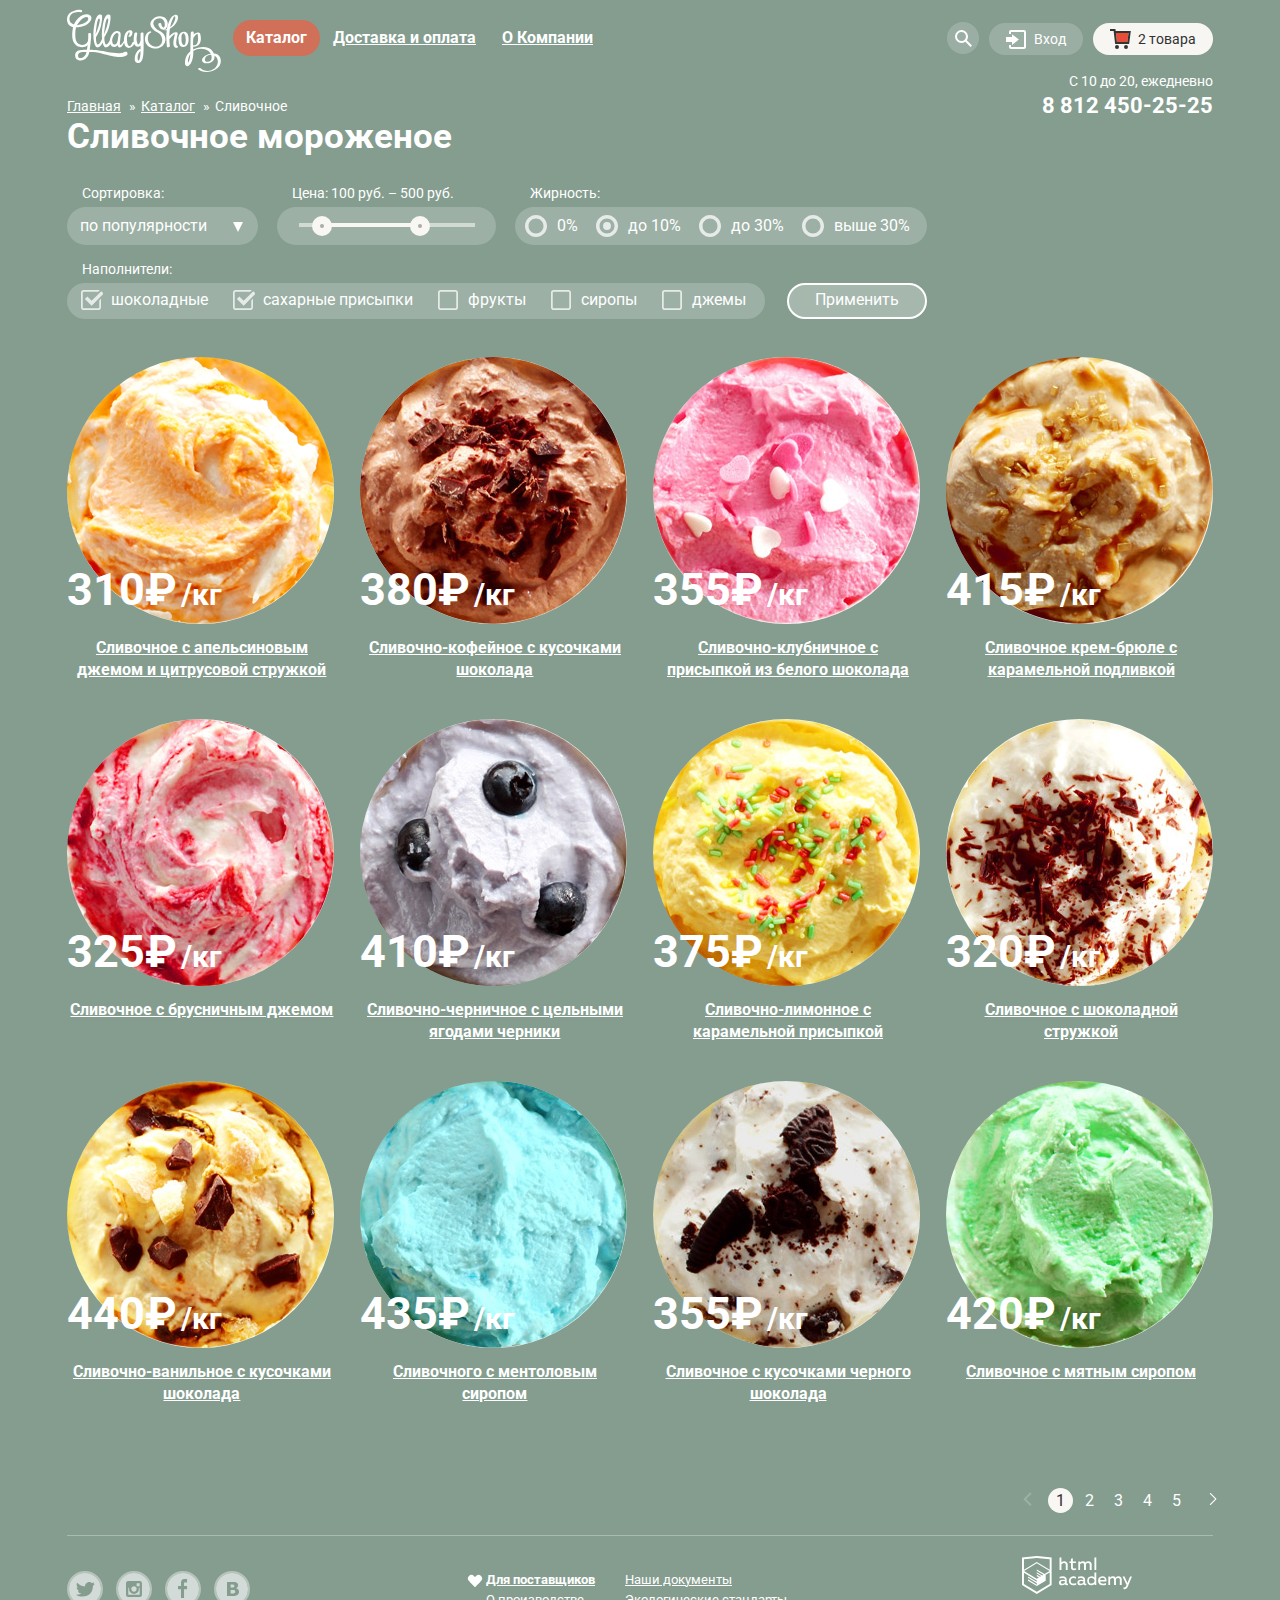
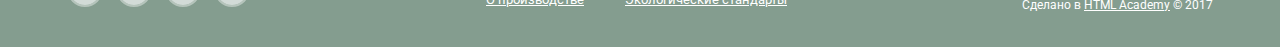
==== commit 275151ac: "Выполнение критерия Д26. У интерактивных элементов при нажатии или фокусе с клавиатуры есть активное" ====
--- a/catalog.html
+++ b/catalog.html
@@ -30,7 +30,7 @@
 						</ul>
 					</div>
 					<div class="navigation-container user-menu">
-						<div class="menu-search">
+						<div class="menu-search" tabindex="0">
 							<div class="sub-menu menu-search-sub">
 								<form class="form form-search" action="https://echo.htmlacademy.ru" method="post">
 									<label class="visual-hidden" for="main-search">Введите информацию для поиска</label>
@@ -124,8 +124,8 @@
 								<div class="scale">
 									<div class="bar"></div>
 								</div>
-								<div class="filters-item-price-toggle filters-item-price-toggle-min"></div>
-								<div class="filters-item-price-toggle filters-item-price-toggle-max"></div>
+								<div class="filters-item-price-toggle filters-item-price-toggle-min" tabindex="0"></div>
+								<div class="filters-item-price-toggle filters-item-price-toggle-max" tabindex="0"></div>
 							</div>
 						</fieldset>
 
--- a/css/style.css
+++ b/css/style.css
@@ -824,7 +824,8 @@
     border-radius: 50%;
     background-color: #ababab;
 }
-.filters-item-price-toggle:hover{
+.filters-item-price-toggle:hover,
+.filters-item-price-toggle:active{
     top: 8px;
 
     width: 5px;
@@ -869,13 +870,15 @@
     background-repeat: no-repeat;
     background-size: cover;
 }
-.richness-list label:hover::before{
+.richness-list label:hover::before,
+.richness-list label:focus::before{
     background-image: url('../img/radio-off-hover.svg');
 }
 .richness-list-input:checked + label::before{
     background-image: url('../img/radio-on.svg');
 }
-.richness-list-input:checked:hover + label::before{
+.richness-list-input:checked:hover + label::before,
+.richness-list-input:checked:focus + label::before{
     background-image: url('../img/radio-on-hover.svg');
 }
 .richness-list-input:disabled + label::before{
@@ -921,7 +924,8 @@
     background-repeat: no-repeat;
     background-size: cover;
 }
-.fillers-list label:hover::before{
+.fillers-list label:hover::before,
+.fillers-list label:focus::before{
     background-image: url('../img/checkbox-off-hover.svg');
 }
 .fillers-list-input:checked + label::before{
@@ -929,7 +933,8 @@
 
     background-image: url('../img/checkbox-on.svg');
 }
-.fillers-list-input:checked:hover + label::before{
+.fillers-list-input:checked:hover + label::before,
+.fillers-list-input:checked:focus + label::before{
     width: 22px;
 
     background-image: url('../img/checkbox-on-hover.svg');
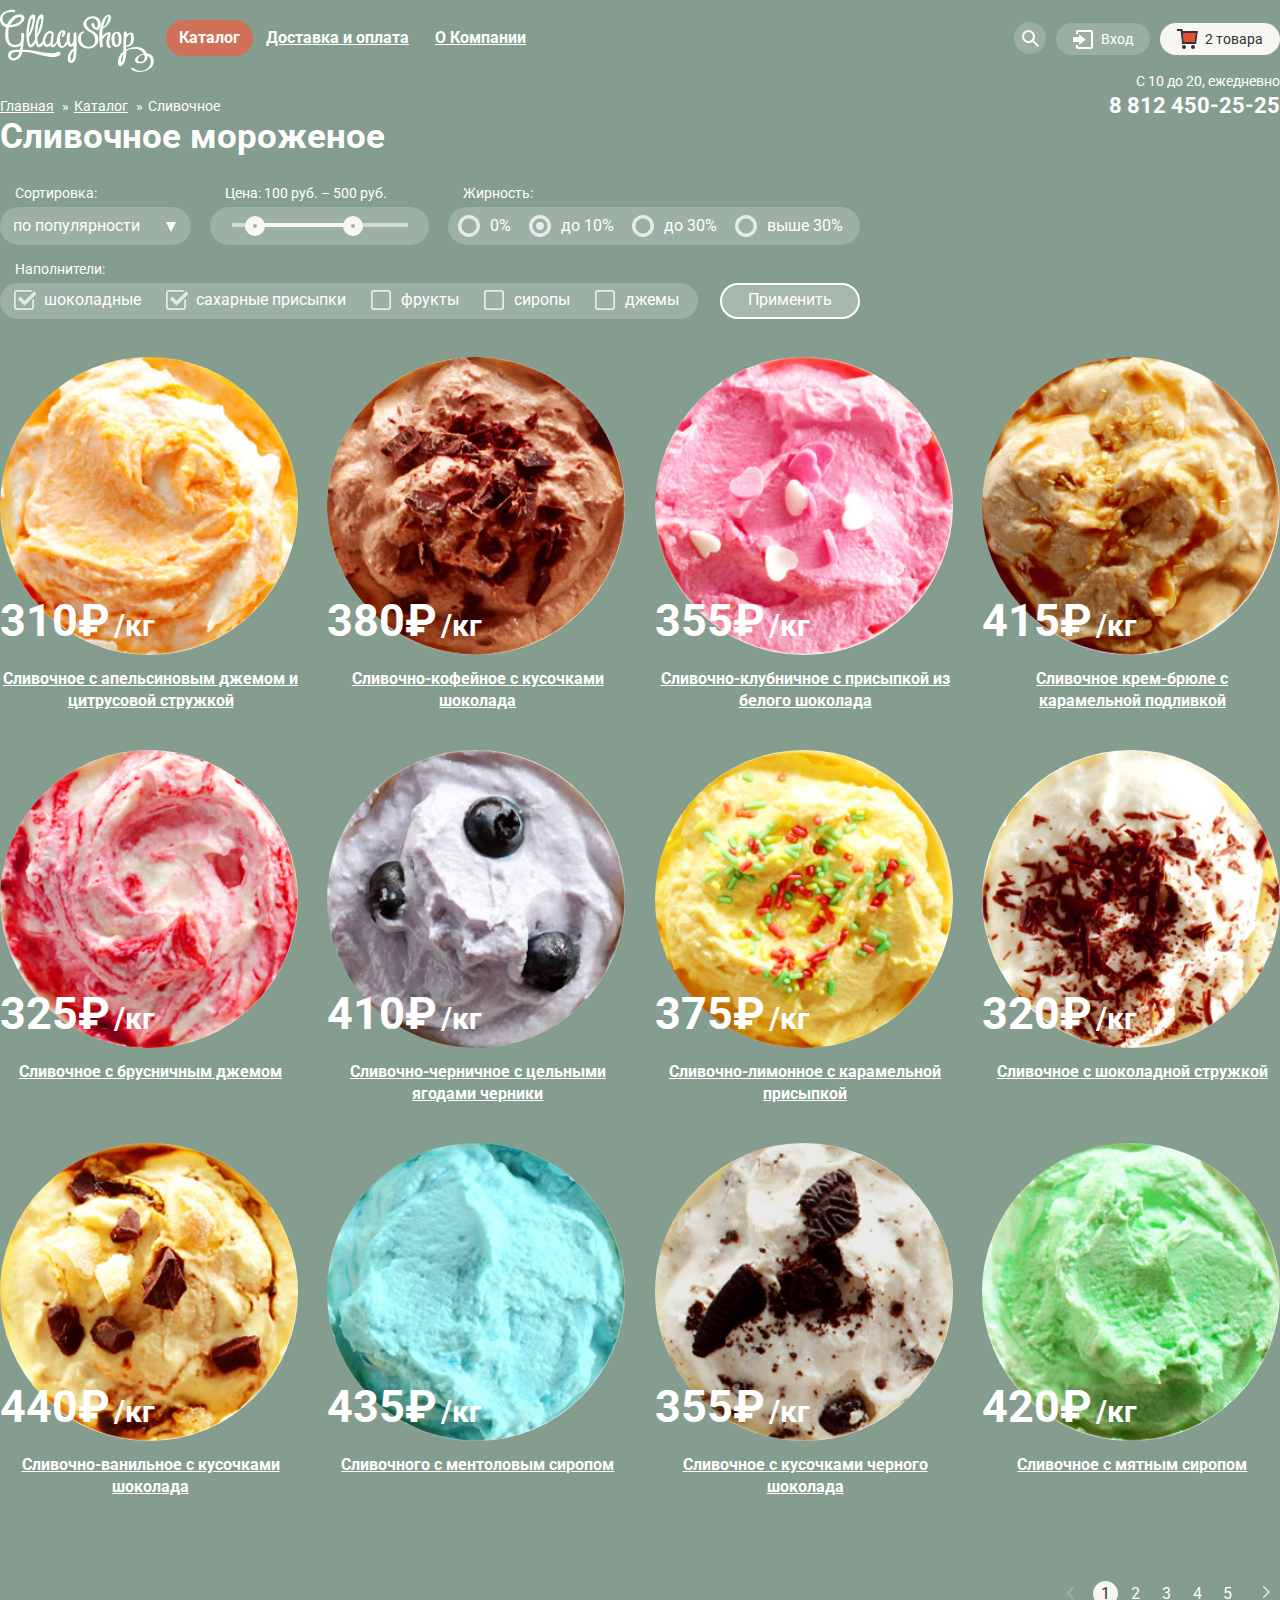
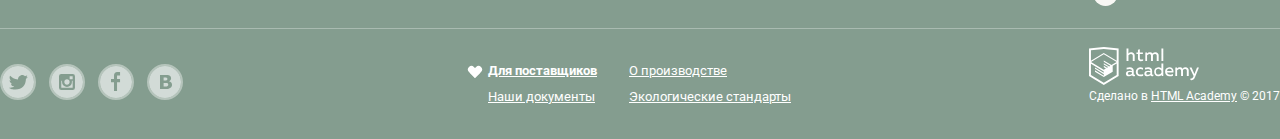
==== commit 7caea074: "Выполнение критерия Д19. Вёрстка проходит тест на переполнение контентом." ====
--- a/catalog.html
+++ b/catalog.html
@@ -11,7 +11,7 @@
 		<div class="site-wrapper">
 			<header class="main-header container">
 				<nav class="main-navigation">
-					<div class="navigation-container">
+					<div class="navigation-container site-menu">
 						<a class="navigation-logo" href="index.html"><img class="main-logo" src="img/logo.svg" width="154" height="64" alt="Логотип магазина Глейси"></a>
 						<ul class="site-navigation">
 							<li class="site-navigation-item
--- a/css/style.css
+++ b/css/style.css
@@ -20,8 +20,7 @@
     display: -webkit-box;
     display: -ms-flexbox;
     display: -webkit-flex;
-    display: flex;
-
+    display:         flex;
     overflow: hidden;
     flex-direction: column;
 
@@ -65,8 +64,7 @@
     display: -webkit-box;
     display: -ms-flexbox;
     display: -webkit-flex;
-    display: flex;
-
+    display:         flex;
     flex-direction: column;
 
     align-items: flex-end;
@@ -76,8 +74,7 @@
     display: -webkit-box;
     display: -ms-flexbox;
     display: -webkit-flex;
-    display: flex;
-
+    display:         flex;
 
     width: 100%;
 
@@ -91,8 +88,10 @@
     display: -webkit-box;
     display: -ms-flexbox;
     display: -webkit-flex;
-    display: flex;
-
+    display:         flex;
+}
+.site-menu{
+    width: 65%;
 }
 .button{
     display: inline-block;
@@ -159,8 +158,7 @@
     display: -webkit-box;
     display: -ms-flexbox;
     display: -webkit-flex;
-    display: flex;
-
+    display:         flex;
 
     margin-top: 20px;
     margin-bottom: 0;
@@ -168,6 +166,8 @@
     padding-left: 12px;
 
     list-style: none;
+
+    flex-wrap: wrap;
 }
 .site-navigation-sub{
     z-index: 10;
@@ -342,6 +342,7 @@
 }
 .menu-search:hover .menu-search-sub{
     display: inline-block;
+
     vertical-align: top;
 }
 .menu-search-sub .button-search{
@@ -352,8 +353,7 @@
     display: -webkit-box;
     display: -ms-flexbox;
     display: -webkit-flex;
-    display: flex;
-
+    display:         flex;
 
     position: relative;
 }
@@ -415,7 +415,7 @@
     display: -webkit-box;
     display: -ms-flexbox;
     display: -webkit-flex;
-    display: flex;
+    display:         flex;
 
     flex-wrap: wrap;
     justify-content: space-between;
@@ -471,8 +471,7 @@
     display: -webkit-box;
     display: -ms-flexbox;
     display: -webkit-flex;
-    display: flex;
-
+    display:         flex;
 }
 .menu-cart-sub{
     display: none;
@@ -537,8 +536,7 @@
     display: -webkit-box;
     display: -ms-flexbox;
     display: -webkit-flex;
-    display: flex;
-
+    display:         flex;
 
     margin-bottom: 17px;
 
@@ -637,17 +635,16 @@
     display: -webkit-box;
     display: -ms-flexbox;
     display: -webkit-flex;
-    display: flex;
-
+    display:         flex;
     flex-direction: column-reverse;
 }
 .bredcrumbs{
     display: -webkit-box;
     display: -ms-flexbox;
     display: -webkit-flex;
-    display: flex;
-
-
+    display:         flex;
+
+    max-width: 660px;
     margin-top: -20px;
     margin-bottom: 2px;
     padding: 0;
@@ -656,6 +653,8 @@
     line-height: 16px;
 
     list-style: none;
+
+    flex-wrap: wrap;
 }
 .bredcrumbs a{
     position: relative;
@@ -688,8 +687,7 @@
     display: -webkit-box;
     display: -ms-flexbox;
     display: -webkit-flex;
-    display: flex;
-
+    display:         flex;
 
     max-width: 860px;
 
@@ -727,7 +725,6 @@
     position: relative;
 
     margin: 0;
-
     margin-bottom: 38px;
     padding: 8px;
     padding-right: 12px;
@@ -841,8 +838,7 @@
     display: -webkit-box;
     display: -ms-flexbox;
     display: -webkit-flex;
-    display: flex;
-
+    display:         flex;
 
     margin: 0;
     padding: 0;
@@ -894,8 +890,7 @@
     display: -webkit-box;
     display: -ms-flexbox;
     display: -webkit-flex;
-    display: flex;
-
+    display:         flex;
 
     margin: 0;
     padding: 0;
@@ -1030,8 +1025,7 @@
     display: -webkit-box;
     display: -ms-flexbox;
     display: -webkit-flex;
-    display: flex;
-
+    display:         flex;
 
     position: absolute;
     z-index: 20;
@@ -1082,8 +1076,7 @@
     display: -webkit-box;
     display: -ms-flexbox;
     display: -webkit-flex;
-    display: flex;
-
+    display:         flex;
 
     margin: 0 auto;
     margin-bottom: 37px;
@@ -1094,21 +1087,20 @@
     display: -webkit-box;
     display: -ms-flexbox;
     display: -webkit-flex;
-    display: flex;
-
+    display:         flex;
 
     width: 100%;
     margin: 0;
     padding: 0;
 
     justify-content: space-between;
+    align-items: flex-start;
 }
 .banners-item{
     display: -webkit-box;
     display: -ms-flexbox;
     display: -webkit-flex;
-    display: flex;
-
+    display:         flex;
     flex-direction: column;
 
     box-sizing: border-box;
@@ -1121,6 +1113,7 @@
     list-style: none;
 
     border-radius: 14px;
+    background-size: auto 100%;
 
     align-items: flex-start;
 }
@@ -1154,19 +1147,18 @@
     font-size: 35px;
     line-height: 41px;
 }
-.container{
+/*.container{
     min-width: calc(900px - 20px*2);
     max-width: calc(1200px - 27px*2);
     margin: 0 auto;
     box-sizing: border-box;
     width: calc(100vw - 5.5%);
-}
+}*/
 .catalog-list{
     display: -webkit-box;
     display: -ms-flexbox;
     display: -webkit-flex;
-    display: flex;
-
+    display:         flex;
 
     width: 100%;
     margin: 0;
@@ -1179,20 +1171,19 @@
     display: -webkit-box;
     display: -ms-flexbox;
     display: -webkit-flex;
-    display: flex;
-
+    display:         flex;
 
     margin: 0;
     padding: 0;
 
+    flex-wrap: wrap;
     justify-content: space-between;
 }
 .hits-item{
     display: -webkit-box;
     display: -ms-flexbox;
     display: -webkit-flex;
-    display: flex;
-
+    display:         flex;
     flex-direction: column;
 
     position: relative;
@@ -1222,21 +1213,22 @@
     background-image: url('../img/hit.svg');
 }
 .hits-item-title{
+    z-index: 2;
+
     margin-top: 0;
     margin-bottom: 15px;
     padding: 0;
     padding-left: 3px;
 
-    z-index: 2;
-
-    color: #ffffff;
-
     cursor: pointer;
 
+    color: #fff;
+
     order: 2;
 }
 .hits-item h3{
     margin: 0;
+
     font-size: 16px;
 
     text-align: center;
@@ -1335,8 +1327,7 @@
     display: -webkit-box;
     display: -ms-flexbox;
     display: -webkit-flex;
-    display: flex;
-
+    display:         flex;
 
     margin: 0;
     padding: 0;
@@ -1391,8 +1382,7 @@
     display: -webkit-box;
     display: -ms-flexbox;
     display: -webkit-flex;
-    display: flex;
-
+    display:         flex;
 
     flex-wrap: wrap;
     justify-content: space-between;
@@ -1408,8 +1398,7 @@
     display: -webkit-box;
     display: -ms-flexbox;
     display: -webkit-flex;
-    display: flex;
-
+    display:         flex;
     flex-direction: column;
 
     padding-top: 22px;
@@ -1459,8 +1448,7 @@
     display: -webkit-box;
     display: -ms-flexbox;
     display: -webkit-flex;
-    display: flex;
-
+    display:         flex;
     flex-direction: column;
 
     box-sizing: border-box;
@@ -1481,8 +1469,7 @@
     display: -webkit-box;
     display: -ms-flexbox;
     display: -webkit-flex;
-    display: flex;
-
+    display:         flex;
 
     justify-content: space-between;
     align-items: flex-start;
@@ -1547,8 +1534,7 @@
     display: -webkit-box;
     display: -ms-flexbox;
     display: -webkit-flex;
-    display: flex;
-
+    display:         flex;
 
     min-height: 430px;
 
@@ -1597,9 +1583,9 @@
     padding-top: 5px;
     padding-bottom: 3px;
 
+    vertical-align: top;
+
     color: #323232;
-
-    vertical-align: top;
 }
 .feedback .button{
     width: 82.5%;
@@ -1612,8 +1598,7 @@
     display: -webkit-box;
     display: -ms-flexbox;
     display: -webkit-flex;
-    display: flex;
-
+    display:         flex;
 
     margin-top: 45px;
     margin-bottom: 22px;
@@ -1636,11 +1621,10 @@
     padding-top: 2px;
 
     text-align: center;
+    vertical-align: top;
 
     color: #fff;
     border-radius: 50%;
-
-    vertical-align: top;
 }
 .pagination-item:first-child{
     margin-right: 5px;
@@ -1684,12 +1668,11 @@
     display: -webkit-box;
     display: -ms-flexbox;
     display: -webkit-flex;
-    display: flex;
-
+    display:         flex;
 
     position: relative;
 
-    padding-top: 36px;
+    padding-top: 34px;
     padding-bottom: 26px;
 
     font-size: 13px;
@@ -1729,16 +1712,20 @@
     display: -webkit-box;
     display: -ms-flexbox;
     display: -webkit-flex;
-    display: flex;
-
-
-    margin: 0;
+    display:         flex;
+
+    max-width: 200px;
+    margin: 0;
+    margin-top: 2px;
     padding: 0;
 
     list-style: none;
+
+    flex-wrap: wrap;
 }
 .footer-social li{
     margin-right: 13px;
+    margin-bottom: 13px;
 
     opacity: .8;
 }
@@ -1747,13 +1734,13 @@
 
     width: 32px;
     height: 32px;
+
+    vertical-align: top;
 
     border-width: 2px;
     border-style: solid;
     border-color: rgba(255, 255, 255, .5);
     border-radius: 50%;
-
-    vertical-align: top;
 }
 .button-social:hover path{
     border: 2px solid #dae2de;
@@ -1769,23 +1756,24 @@
     display: -webkit-box;
     display: -ms-flexbox;
     display: -webkit-flex;
-    display: flex;
-
-    flex-direction: column;
-
-    width: 320px;
-    height: 50px;
+    display:         flex;
+
+    max-width: 320px;
     margin: 0;
     padding: 0;
     padding-left: 7px;
 
     list-style: none;
 
+    justify-content: flex-start;
     flex-wrap: wrap;
 }
 .footer-link-list li{
-    margin-right: 30px;
-    padding-bottom: 2px;
+    min-width: 141px;
+    padding-bottom: 0;
+}
+.footer-link-list a{
+    margin-left: 2px;
 }
 .footer-link-heart{
     position: relative;
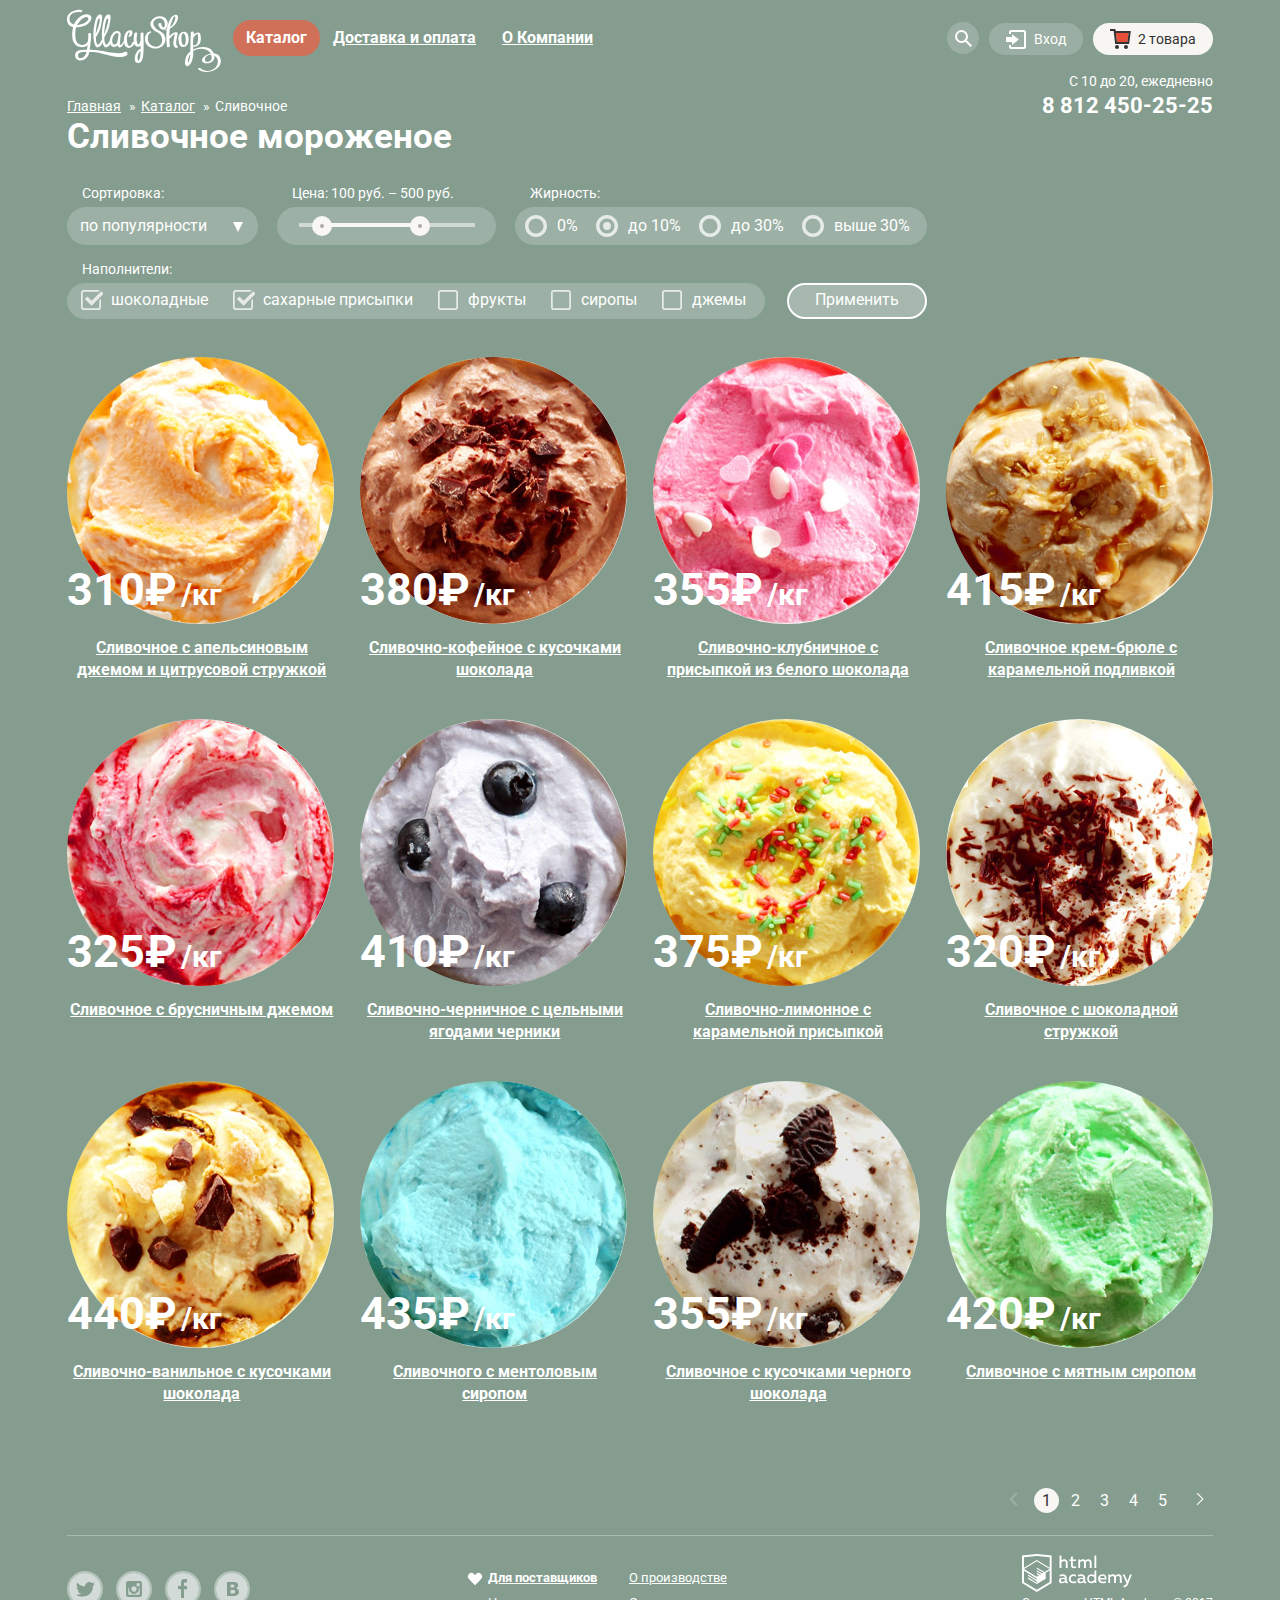
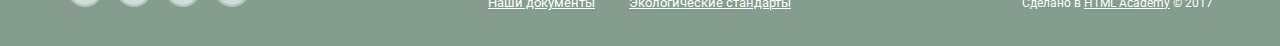
==== commit 63c62bd8: "Выполнение критерия Д27 Д23" ====
--- a/catalog.html
+++ b/catalog.html
@@ -5,7 +5,7 @@
 		<title>HTML Academy: Глейси</title>
 		<link href="https://fonts.googleapis.com/css?family=Roboto:400,700&amp;subset=cyrillic" rel="stylesheet">
 		<link href="css/normalize.css" rel="stylesheet">
-		<link href="css/style.css" rel="stylesheet">
+		<link href="css/style.min.css" rel="stylesheet">
 	</head>
 	<body>
 		<div class="site-wrapper">
@@ -329,7 +329,7 @@
 					<li><a class="footer-link-item" href="#">Экологические стандарты</a></li>
 				</ul>
 				<div class="footer-copyright">
-					<a class="footer-copyright-button" href="https://htmlacademy.ru/intensive/htmlcss"></a>
+					<a class="footer-copyright-button" href="https://htmlacademy.ru/intensive/htmlcss" area-label="HTML Academy"></a>
 					<p>Сделано в <a href="https://htmlacademy.ru/intensive/htmlcss">HTML Academy</a> © 2017</p>
 				</div>
 			</footer>
--- a/css/style.min.css
+++ b/css/style.min.css
@@ -0,0 +1 @@
+body{min-width:900px;margin:0;padding:0;font-family:'Roboto','Arial',sans-serif;font-size:16px;font-weight:400;line-height:22px;color:#fff}a{text-decoration:none}select::-ms-expand{display:none}.site-wrapper{display:-webkit-box;display:-ms-flexbox;display:-webkit-flex;display:flex;overflow:hidden;flex-direction:column;background-color:#849d8f}.site-wrapper-index{z-index:-100;transition:background-image .5s ease,background-color .5s ease;background-image:url(../img/slider-raspberry.png);background-repeat:no-repeat;background-position:top center}.site-wrapper-dark::after{display:block;position:fixed;z-index:90;top:0;left:0;width:100%;height:100%;content:'';opacity:.3;background:#000}.visual-hidden{clip:rect(0 0 0 0);position:absolute;width:1px;height:1px;margin:-1px}.main-header{display:-webkit-box;display:-ms-flexbox;display:-webkit-flex;display:flex;flex-direction:column;align-items:flex-end;justify-content:center}.main-navigation{display:-webkit-box;display:-ms-flexbox;display:-webkit-flex;display:flex;width:100%;justify-content:space-between;align-items:flex-start}.main-navigation a{color:#fff}.navigation-container{display:-webkit-box;display:-ms-flexbox;display:-webkit-flex;display:flex}.site-menu{width:65%}.button{display:inline-block;padding:0;padding-top:11px;padding-right:23px;padding-bottom:11px;padding-left:23px;font:inherit;font-size:18px;font-weight:400;line-height:24px;cursor:pointer;text-align:center;vertical-align:middle;color:#fff;border:0;border-radius:26px;background-image:-moz-linear-gradient(90deg,#e74a35 0%,#f26843 100%);background-image:-webkit-linear-gradient(90deg,#e74a35 0%,#f26843 100%);background-image:-ms-linear-gradient(90deg,#e74a35 0%,#f26843 100%);box-shadow:0 2px 2px 0 rgba(172,16,0,.64);text-shadow:0 2px 5px rgba(160,32,11,.76)}.button:hover{background:linear-gradient(to bottom,#f58669 0%,#ec6f5e 100%);box-shadow:0 2px 2px #ac1000}.button:active{background:linear-gradient(to bottom,#d84732 0%,#e1613e 100%);box-shadow:inset 0 2px 2px #ac1000}.main-logo{display:block;margin-top:9px}.sub-menu{display:none;position:absolute;padding-top:20px;padding-right:15px;padding-bottom:20px;padding-left:15px;border-radius:6px;background-color:#f8f7f4}.sub-menu input{display:block;box-sizing:border-box;width:100%;line-height:24px}.site-navigation{display:-webkit-box;display:-ms-flexbox;display:-webkit-flex;display:flex;margin-top:20px;margin-bottom:0;padding:0;padding-left:12px;list-style:none;flex-wrap:wrap}.site-navigation-sub{z-index:10;margin:0;padding:0;list-style:none}.site-navigation-item>a{display:block;padding-top:7px;padding-right:13px;padding-bottom:7px;padding-left:13px;font-weight:700;text-decoration:underline;color:#fff;border-radius:20px}.site-navigation-item .site-navigation-current{text-decoration:none;background-color:#d07058}.site-navigation-item>a:hover{text-decoration:none;color:#333;background-color:#f8f7f4}.site-navigation-item>a:active{color:#333;background-color:rgba(248,247,244,.988);box-shadow:inset 0 2px 1px 0 rgba(105,105,105,.004)}.site-navigation-item-catalog{position:relative}.site-navigation-sub{display:none;position:absolute;top:41px;left:-7px;min-width:143px;border-radius:6px;border-radius:5px;background-color:#f8f7f4;background-color:#f8f7f4;box-shadow:0 20px 20px 0 rgba(0,0,0,.4)}.site-navigation-sub a{display:block;padding-top:8px;padding-bottom:8px;padding-left:20px;font-size:14px;line-height:16px;color:#323232}.site-navigation-item-catalog:hover .site-navigation-sub{display:block}.site-navigation-sub li:hover{background-color:#fbded7}.site-navigation-sub li:active{background-color:#f6b5a5}.site-navigation-sub li:last-child:hover{border-bottom-right-radius:6px;border-bottom-left-radius:6px}.site-navigation-sub li:first-child:hover{border-top-left-radius:6px;border-top-right-radius:6px}.catalog-sub-news{position:relative}.catalog-sub-news::after{position:absolute;bottom:0;left:5.6%;width:88.8%;height:1px;content:'';background-color:#d1d0ce}.menu-search{position:relative}.menu-search::after{position:absolute;bottom:18px;left:-32px;width:32px;height:32px;content:'';border-radius:50%;background-color:rgba(248,247,244,.2);background-image:url(../img/header-loupe-white.svg);background-repeat:no-repeat;background-position:center center}.user-menu a:hover,.menu-search:hover::after{color:#323232;background-color:#f8f7f4}.menu-search:hover::after{background-image:url(../img/header-loupe-black.svg)}.form input,.form textarea{padding-top:9px;padding-right:15px;padding-bottom:9px;padding-left:15px;color:#999;border:1px solid #d3d3d2;border-radius:6px;background-color:#fff}.form input:hover,.form textarea:hover{padding-top:8px;padding-right:14px;padding-bottom:8px;padding-left:14px;border:2px solid #9a9a9a}.form input:focus,.form textarea:focus{padding-top:8px;padding-right:14px;padding-bottom:8px;padding-left:14px;border:2px solid #8fbdec;outline:0}.menu-search-sub{z-index:10;top:57px;right:0;min-width:341px;background-color:#f8f7f4;box-shadow:0 20px 20px 0 rgba(0,0,0,.4)}.menu-search:hover .menu-search-sub{display:inline-block;vertical-align:top}.menu-search-sub .button-search{display:none}.menu-cart,.menu-login{display:-webkit-box;display:-ms-flexbox;display:-webkit-flex;display:flex;position:relative}.menu-item::after{position:absolute;bottom:17px;left:21px;width:32px;height:32px;content:'';color:#323232;border-radius:50%;background-repeat:no-repeat;background-position:center center}.menu-item-login::after{background-image:url(../img/header-entrance-white.svg)}.menu-item-login:hover::after{background-image:url(../img/header-entrance-black.svg)}.menu-item-cart::after{background-image:url(../img/header-basket-white.svg)}.menu-item-cart:hover::after{background-image:url(../img/header-basket-black.svg)}.menu-login-sub{z-index:10;top:60px;right:0;box-sizing:border-box;min-width:277px;max-width:280px;padding-right:19px;padding-left:19px;border-radius:6px;background-color:#f8f7f4;box-shadow:0 20px 20px 0 rgba(0,0,0,.4)}.menu-login-sub p{margin:0}.menu-login-sub input{margin-bottom:20px}.menu-login:hover .menu-login-sub{display:block;flex-wrap:wrap}.form-login{display:-webkit-box;display:-ms-flexbox;display:-webkit-flex;display:flex;flex-wrap:wrap;justify-content:space-between;align-items:flex-start}.form-login input{min-width:240px}.login-link{width:125px;order:2}.login-link a{display:block}.form-login .button-login{min-width:100px;margin-right:15px;padding-top:10px;padding-bottom:10px;order:1}.menu-item{margin-top:23px;margin-right:0;margin-bottom:17px;margin-left:10px;padding-top:8px;padding-right:17px;padding-bottom:8px;padding-left:45px;font-size:14px;line-height:16px;border-radius:20px;background-color:rgba(248,247,244,.2)}.main-navigation .menu-item-cart-full{color:#323232;background-color:#f7f6f3}.menu-item-cart-full::after,.menu-item-cart-full:hover::after{background-image:url(../img/header-basket-red.svg)}.menu-cart{position:relative}.menu-cart:hover .menu-cart-sub{display:-webkit-box;display:-ms-flexbox;display:-webkit-flex;display:flex}.menu-cart-sub{display:none;flex-direction:column;position:absolute;z-index:20;top:60px;right:0;box-sizing:border-box;min-width:540px;padding:15px;padding-bottom:20px;color:#323232;border-radius:7px;border-radius:5px;background-color:#f8f7f4;background-color:#f8f7f4;box-shadow:0 20px 20px 0 rgba(0,0,0,.4);align-items:flex-end}.menu-cart-sub .button{padding-right:15px;padding-left:15px}.menu-cart-sub .button:hover,.menu-cart-sub .button:active{color:#fff}.cart-table{position:relative;margin-bottom:13px;font-size:13px;line-height:16px;color:#323232;align-self:flex-start}.cart-table::before{position:absolute;bottom:0;box-sizing:border-box;width:102.5%;height:1px;content:'';background-color:#cacac7}.cart-table td{padding-top:10px}.cart-table-item{display:-webkit-box;display:-ms-flexbox;display:-webkit-flex;display:flex;margin-bottom:17px;justify-content:flex-start}.cart-table .cart-table-item-del{width:11px;height:11px;padding:0;padding-top:4px;padding-right:15px;padding-bottom:10px}.cart-table-item-del .table-close{width:11px;height:11px;margin-left:1px;padding:0;font-size:0;border:0;background-color:transparent;background-image:url(../img/table-close.png);background-repeat:no-repeat;background-position:center center}.cart-table-item .cart-table-item-image{width:33px;height:33px;padding:0;padding-right:11px;background-repeat:no-repeat;background-size:33px 33px}.cart-table-item-image img{border-radius:50%}.cart-table-item-text{width:220px;padding-right:25px}.cart-table-item-text a{color:#323232}.cart-table-item-text a:hover,.cart-table-item-text a:active{color:#e84d37}.menu-cart-sub b{font-size:15px;line-height:18px}.cart-totals{margin-bottom:13px}.cart-table-item-unit{padding-right:25px;color:#999}.login-link a{font-size:13px;line-height:24px;text-decoration:underline;color:#323232}.login-link a:hover,.login-link a:active{color:#e84d37}.main-contacts{margin:0;font-size:14px;line-height:16px;text-align:right;color:#fff}.main-contacts b{display:block;margin-top:5px;font-size:22px;line-height:24px;color:#fff}.title-container{display:-webkit-box;display:-ms-flexbox;display:-webkit-flex;display:flex;flex-direction:column-reverse}.bredcrumbs{display:-webkit-box;display:-ms-flexbox;display:-webkit-flex;display:flex;max-width:660px;margin-top:-20px;margin-bottom:2px;padding:0;font-size:14px;line-height:16px;list-style:none;flex-wrap:wrap}.bredcrumbs a{position:relative;padding-right:20px;text-decoration:underline;color:#fff}.bredcrumbs a::before{position:absolute;top:0;right:5px;content:'»'}.bredcrumbs a:hover,.bredcrumbs a:active{color:#ffbc9e}.page-title{margin-top:0;margin-bottom:50px;font-size:35px;line-height:41px}.form-filters{display:-webkit-box;display:-ms-flexbox;display:-webkit-flex;display:flex;max-width:860px;flex-wrap:wrap;align-items:flex-start;justify-content:space-between}.form-filters ul{list-style:none}.form-filters legend{position:absolute;top:-22px;left:15px;font-size:14px;line-height:16px}.form-filters input{font-size:16px}.form-filters select{color:#fff;border:0;background:0 0}.form-filters select:hover,.form-filters select:focus{color:#323232}.form-filters option{color:#323232}.filters-item{position:relative;margin:0;margin-bottom:38px;padding:8px;padding-right:12px;padding-left:12px;border:0;border-radius:36px;background-color:rgba(255,255,255,.2)}.filters-item-sort{position:relative;padding-right:34px;padding-left:13px}.filters-item-sort::before{position:absolute;top:15px;right:15px;content:'';border:5.5px solid #fff;border-top-width:10px;border-right-color:transparent;border-bottom-width:0;border-left-color:transparent}.filters-item-sort:hover::before{border:5.5px solid #323232;border-top-width:10px;border-right-color:transparent;border-bottom-width:0;border-left-color:transparent}.filters-item-sort:active::before{top:18px;border:4.5px solid #323232;border-top-width:5px;border-right-color:transparent;border-bottom-width:0;border-left-color:transparent}.filters-item-sort:focus-within{background-color:#fff}.filters-item-sort:focus-within::before{top:18px;border:4.5px solid #323232;border-top-width:5px;border-right-color:transparent;border-bottom-width:0;border-left-color:transparent}.filters-item-sort select{-webkit-appearance:none;-moz-appearance:none;appearance:none}.filters-item-price-scale{position:relative}.scale{width:176px;height:4px;margin:auto;margin-top:8px;background-color:#d1dad3}.scale .bar{width:98px;height:4px;margin-left:23px;background-color:#f8f7f4}.filters-item-price{width:195px;height:22px}.filters-item-price-toggle{position:absolute;top:9px;width:4px;height:4px;cursor:pointer;border:8px solid #f8f7f4;border-radius:50%;background-color:#ababab}.filters-item-price-toggle:hover,.filters-item-price-toggle:active{top:8px;width:5px;height:5px}.filters-item-price-toggle-min{left:35px}.filters-item-price-toggle-max{left:133px}.richness-list{display:-webkit-box;display:-ms-flexbox;display:-webkit-flex;display:flex;margin:0;padding:0}.richness-list li{position:relative;margin-right:20px;padding-left:30px}.richness-list li:last-child{margin-right:5px}.richness-list label::before{position:absolute;top:0;left:-2px;width:22px;height:22px;content:'';background-image:url(../img/radio-off.svg);background-repeat:no-repeat;background-size:cover}.richness-list label:hover::before,.richness-list label:focus::before{background-image:url(../img/radio-off-hover.svg)}.richness-list-input:checked+label::before{background-image:url(../img/radio-on.svg)}.richness-list-input:checked:hover+label::before,.richness-list-input:checked:focus+label::before{background-image:url(../img/radio-on-hover.svg)}.richness-list-input:disabled+label::before{background-image:url(../img/radio-off-blocked.svg)}.richness-list-input:checked:disabled+label::before{background-image:url(../img/radio-on-blocked.svg)}.filters-item-fillers{padding-top:6px}.fillers-list{display:-webkit-box;display:-ms-flexbox;display:-webkit-flex;display:flex;margin:0;padding:0}.fillers-list li{position:relative;margin-right:23px;padding-left:32px}.fillers-list li:last-child{margin-right:7px}.fillers-list label::before{position:absolute;top:1px;left:2px;width:20px;height:20px;content:'';background-image:url(../img/checkbox-off.svg);background-repeat:no-repeat;background-size:cover}.fillers-list label:hover::before,.fillers-list-input:focus+label::before{background-image:url(../img/checkbox-off-hover.svg)}.fillers-list-input:checked+label::before{width:22px;background-image:url(../img/checkbox-on.svg)}.fillers-list-input:checked:hover+label::before,.fillers-list-input:checked:focus+label::before{width:22px;background-image:url(../img/checkbox-on-hover.svg)}.fillers-list-input:disabled+label::before{background-image:url(../img/checkbox-off-blocked.svg)}.fillers-list-input:checked:disabled+label::before{width:22px;background-image:url(../img/checkbox-on-blocked.svg)}.button-filters{padding:26px;padding-top:6px;padding-bottom:8px;font-size:16px;line-height:18px;border:2px solid #fff;border-radius:36px;background-color:#a6b7ae;background-image:none;box-shadow:none;text-shadow:none}.button-filters:hover{color:#323232;background-color:#fbfcfb;background-image:none;box-shadow:none;text-shadow:none}.button-filters:active{color:#323232;background-color:#ededed;background-image:none;box-shadow:none;box-shadow:inset 0 2px 1px 0 rgba(105,105,105,.004);text-shadow:none}.slider{position:relative;margin-bottom:42px;padding-top:277px}.slider h3{width:690px;margin-bottom:25px;font-size:60px;font-weight:400;font-weight:700;line-height:60px;text-align:center;color:#fff}.slider-list{margin:0;padding:0}.slider-list-item,.slider-toggle-list li{list-style:none}.slider-list-item{text-align:center}.slider-list-item h3{margin:0 auto;margin-bottom:27px}.slider-list .slider-list-item{display:none}.button-slider{padding-top:10px;padding-right:42px;padding-bottom:10px;padding-left:42px;font-size:32px;font-weight:700;line-height:44px;border-radius:32px}.slider-toggle-list{display:-webkit-box;display:-ms-flexbox;display:-webkit-flex;display:flex;position:absolute;z-index:20;top:445px;left:-40px;font-size:0}.slider-toggle-list label{display:inline-block;width:17px;height:17px;margin-right:8px;cursor:pointer;vertical-align:top;border:2px solid #fff;border-radius:50%;background-color:transparent}#product-1:checked~.site-wrapper-index{background-color:#849d8f;background-image:url(../img/slider-raspberry.png)}#product-2:checked~.site-wrapper-index{background-color:#8996a6;background-image:url(../img/slider-lemon.png)}#product-3:checked~.site-wrapper-index{background-color:#9d8b84;background-image:url(../img/slider-strawberry.png)}#product-1:checked~.site-wrapper #slide-1,#product-2:checked~.site-wrapper #slide-2,#product-3:checked~.site-wrapper #slide-3{display:block}#product-1:checked~.site-wrapper label[for=product-1],#product-2:checked~.site-wrapper label[for=product-2],#product-3:checked~.site-wrapper label[for=product-3]{background-color:#fff}.banners{display:-webkit-box;display:-ms-flexbox;display:-webkit-flex;display:flex;margin:0 auto;margin-bottom:37px;justify-content:center}.banners-list{display:-webkit-box;display:-ms-flexbox;display:-webkit-flex;display:flex;width:100%;margin:0;padding:0;justify-content:space-between;align-items:flex-start}.banners-item{display:-webkit-box;display:-ms-flexbox;display:-webkit-flex;display:flex;flex-direction:column;box-sizing:border-box;width:48.85%;min-height:229px;padding:20px;padding-top:15px;padding-bottom:25px;list-style:none;border-radius:14px;background-size:auto 100%;align-items:flex-start}.banners-item .button{margin-top:auto;margin-left:auto}.banners-item-raspberry{background-color:#570a17;background-image:url(../img/banners-raspberry.jpg);background-repeat:no-repeat}.banners-item-choco{background-color:#3e2418;background-image:url(../img/banners-choco.jpg);background-repeat:no-repeat}.banners p{width:100%;margin:0;padding-right:5px;font-size:18px;line-height:22px}.banners h3{margin:0;margin-bottom:15px;font-size:35px;line-height:41px}.container{min-width:calc(900px - 20px*2);max-width:calc(1200px - 27px*2);margin:0 auto;box-sizing:border-box;width:calc(100vw - 5.5%)}.catalog-list{display:-webkit-box;display:-ms-flexbox;display:-webkit-flex;display:flex;width:100%;margin:0;padding:0;flex-wrap:wrap;justify-content:space-between}.hits-list{display:-webkit-box;display:-ms-flexbox;display:-webkit-flex;display:flex;margin:0;padding:0;flex-wrap:wrap;justify-content:space-between}.hits-item{display:-webkit-box;display:-ms-flexbox;display:-webkit-flex;display:flex;flex-direction:column;position:relative;box-sizing:border-box;width:23.29%;min-width:200px;min-height:300px;margin-bottom:23px;list-style:none;flex-wrap:wrap;justify-content:flex-start}.hits-list .hits-item::after{position:absolute;z-index:4;top:0;left:0;width:61px;height:61px;content:'';background-image:url(../img/hit.svg)}.hits-item-title{z-index:2;margin-top:0;margin-bottom:15px;padding:0;padding-left:3px;cursor:pointer;color:#fff;order:2}.hits-item h3{margin:0;font-size:16px;text-align:center;text-decoration:underline}.hits-item b{font-size:45px;line-height:45px}.hits-item span{font-size:30px;font-weight:700;line-height:45px}.hits-item-price{z-index:2;margin-top:-57px;margin-bottom:20px}.hits-item img{z-index:1;width:100%;height:auto;border-radius:50%;order:-1}.hits-item .button{display:none;width:196px;height:44px;padding-right:0;padding-left:0;font-weight:700;order:3}.hits-item:hover{margin-bottom:-46px}.hits-item:hover::before{position:absolute;z-index:0;top:-10px;left:-12px;width:109.73%;height:106.5%;content:'';border-radius:5px;background-color:rgba(255,255,255,.2)}.hits-item:hover .button{display:inline-block;position:absolute;z-index:5;bottom:17px;left:50%;box-sizing:border-box;width:68.25%;min-width:193px;margin-left:-100px;content:'';vertical-align:top}.features{box-sizing:border-box;margin-bottom:40px;padding-top:28px;padding-right:20px;padding-bottom:23px;padding-left:20px;color:#323232;border-radius:15px;background-color:#e3dac3;background-image:url(../img/features-pattern.jpg)}.features h2{margin:0;font-size:24px;line-height:30px}.features-list{display:-webkit-box;display:-ms-flexbox;display:-webkit-flex;display:flex;margin:0;padding:0;font-size:0;list-style:none;flex-wrap:wrap;justify-content:space-between}.features-item{position:relative;box-sizing:border-box;width:48.5%;margin-top:21px;padding-left:55px}.features-item:nth-child(2n){padding-left:60px}.features-item p{margin:0;font-size:16px}.features-item::before{position:absolute;top:-14px;left:-2px;width:49px;height:49px;content:' '}.features-item-technology::before{background-image:url(../img/features-icecream.svg)}.features-item-contract::before{background-image:url(../img/features-cow.svg)}.features-item-ecology::before{background-image:url(../img/features-eco.svg)}.features-item-thermo::before{background-image:url(../img/features-thermometer.svg)}.row-container{display:-webkit-box;display:-ms-flexbox;display:-webkit-flex;display:flex;flex-wrap:wrap;justify-content:space-between}.row-container-item{box-sizing:border-box;width:48.85%;min-height:220px;margin-bottom:40px;padding:20px}.blog-news{display:-webkit-box;display:-ms-flexbox;display:-webkit-flex;display:flex;flex-direction:column;padding-top:22px;border-radius:15px;background-color:#fff;background-image:url(../img/blog-sherbet.jpg);background-repeat:no-repeat;background-position:center right;background-size:auto 100%;align-items:flex-start}.blog-news p{margin:0;margin-bottom:5px;color:#323232;order:-1}.blog-news h3{display:inline;width:300px;font-size:24px;line-height:30px;text-decoration:underline;color:#323232;background-color:rgba(255,255,255,.8)}.blog-news-link{width:290px}.subscribe{padding:6px;color:#323232;border-radius:15px;background-color:#f8f7f4;background-image:url(../img/subscribe-border.svg)}.subscribe-front{display:-webkit-box;display:-ms-flexbox;display:-webkit-flex;display:flex;flex-direction:column;box-sizing:border-box;height:100%;padding:20px;padding-top:30px;padding-bottom:32px;border-radius:15px;background-color:#f8f7f4;justify-content:space-between}.subscribe-front>p{margin:0}.form-subscribe{display:-webkit-box;display:-ms-flexbox;display:-webkit-flex;display:flex;justify-content:space-between;align-items:flex-start}.form-subscribe p{width:100%;margin:0;margin-right:10px}.form-subscribe .button{padding-top:9px;padding-right:19px;padding-bottom:9px;padding-left:19px}.subscribe input{padding:15px;font-size:16px;line-height:24px;color:#999;border:1px solid #d3d3d2;border-radius:6px;background-color:#fff}.form-subscribe input{box-sizing:border-box;width:100%;padding:9px;padding-left:12px}.form-subscribe input:hover{padding-left:11px}.modal-feedback textarea{resize:none}.contacts{overflow:hidden;position:relative;font-size:14px;line-height:20px;color:#323232}.contacts iframe{position:absolute;z-index:2;width:100%;border:0}.contacts b{font-size:18px;line-height:24px}.contacts-container{display:-webkit-box;display:-ms-flexbox;display:-webkit-flex;display:flex;min-height:430px;justify-content:flex-end;align-items:flex-start}.map{position:absolute;z-index:1;top:0;left:0;width:100%;min-width:900px;height:41vw;min-height:430px;margin:0}.feedback{z-index:2;box-sizing:border-box;min-width:302px;min-height:71%;margin-top:62px;padding-top:30px;padding-right:25px;padding-bottom:30px;padding-left:25px;border-radius:15px;background-color:#f8f7f4}.feedback p{margin-top:0}.feedback-address{margin-bottom:17px}.feedback-phone{margin-bottom:26px}.feedback-phone b{display:inline-block;padding-top:5px;padding-bottom:3px;vertical-align:top;color:#323232}.feedback .button{width:82.5%;padding-top:9px;padding-bottom:9px;font-weight:700}.pagination-list{display:-webkit-box;display:-ms-flexbox;display:-webkit-flex;display:flex;margin-top:45px;margin-bottom:22px;margin-left:82.6%;padding-left:0;list-style:none;color:#fff;justify-content:flex-end}.pagination-item a{display:inline-block;box-sizing:border-box;width:25px;height:25px;margin-right:4px;padding-top:2px;text-align:center;vertical-align:top;color:#fff;border-radius:50%}.pagination-item:first-child{margin-right:5px}.pagination-item:last-child{margin-left:5px}.pagination-item a:hover{background-color:rgba(255,255,255,.2)}.pagination-item a:active{color:#323223;background-color:#fff}.pagination-item-current a:hover{background-color:#fff}.pagination-item-current a{color:#323232;background-color:#f8f7f4}.pagination-arrow-back{transform:scale(-1,1);background-image:url(../img/pagination-arrow-on.png);background-repeat:no-repeat;background-position:55% 38%}.pagination-arrow-next{background-image:url(../img/pagination-arrow-on.png);background-repeat:no-repeat;background-position:55% 38%}.pagination-arrow-off{background-image:url(../img/pagination-arrow-off.png)}.pagination-arrow-off a:hover{background-color:transparent}.main-footer{display:-webkit-box;display:-ms-flexbox;display:-webkit-flex;display:flex;position:relative;padding-top:34px;padding-bottom:26px;font-size:13px;line-height:18px;color:#fff;justify-content:space-between}.main-footer-dash::after{display:block;position:absolute;top:0;left:0;width:100%;height:1px;content:'';background-color:#a9bbb1}.main-footer a{text-decoration:underline;color:#fff}.main-footer a:hover,.main-footer a:active{color:#ffbc9e}.footer-social{font-size:0}.footer-social ul{display:-webkit-box;display:-ms-flexbox;display:-webkit-flex;display:flex;max-width:200px;margin:0;margin-top:2px;padding:0;list-style:none;flex-wrap:wrap}.footer-social li{margin-right:13px;margin-bottom:13px;opacity:.8}.button-social{display:inline-block;width:32px;height:32px;vertical-align:top;border-width:2px;border-style:solid;border-color:rgba(255,255,255,.5);border-radius:50%}.button-social:hover path{border:2px solid #dae2de;fill:#fff}.button-social:active path{border:2px solid #dae2de;fill:#e9e9e9}.footer-link-list{display:-webkit-box;display:-ms-flexbox;display:-webkit-flex;display:flex;max-width:320px;margin:0;padding:0;padding-left:7px;list-style:none;justify-content:flex-start;flex-wrap:wrap}.footer-link-list li{min-width:141px;padding-bottom:0}.footer-link-list a{margin-left:2px}.footer-link-heart{position:relative;margin-left:-15px;padding-left:15px}.footer-link-heart:before,.footer-link-heart:after{position:absolute;top:4px;left:4px;width:7px;height:12px;content:'';-webkit-transform:rotate(-45deg);-moz-transform:rotate(-45deg);-ms-transform:rotate(-45deg);-o-transform:rotate(-45deg);transform:rotate(-45deg);-webkit-transform-origin:0 100%;-moz-transform-origin:0 100%;-ms-transform-origin:0 100%;-o-transform-origin:0 100%;transform-origin:0 100%;-moz-border-radius:5px 5px 0 0;border-radius:5px 5px 0 0;background:#fff}.footer-link-heart:after{left:-3px;-webkit-transform:rotate(45deg);-moz-transform:rotate(45deg);-ms-transform:rotate(45deg);-o-transform:rotate(45deg);transform:rotate(45deg);-webkit-transform-origin:100% 100%;-moz-transform-origin:100% 100%;-ms-transform-origin:100% 100%;-o-transform-origin:100% 100%;transform-origin:100% 100%}.footer-copyright{position:relative;margin-top:25px;font-size:12px}.footer-copyright-button::after{position:absolute;top:-40px;width:110px;height:40px;content:'';background-image:url(../img/logo-htmlacademy.svg);background-repeat:no-repeat}.footer-copyright p{margin:0}@keyframes bounce{0%{transform:translate(0,-2000px)}70%{transform:translate(0,-40%)}90%{transform:translate(0,-55%)}to{transform:translate(0,-50%)}}@keyframes shake{0%,to{transform:translate(0,-50%)}10%,30%,50%,70%,90%{transform:translate(-10px,-50%)}20%,40%,60%,80%{transform:translate(10px,-50%)}}.modal{position:fixed;top:50%;left:50%;padding-top:18px;padding-right:25px;padding-bottom:27px;padding-left:25px;transform:translate(0,-50%);border-radius:9px}.modal-feedback{display:none;z-index:100;width:427px;min-height:397px;margin-left:-233px;color:#323232;background-color:#f8f7f4}.modal-feedback b{display:block;margin-bottom:20px;font-size:24px;line-height:28px}.modal-feedback input{box-sizing:border-box;width:55.97%;padding-top:9px;padding-bottom:9px;font-size:16px;line-height:24px}.modal-feedback textarea{box-sizing:border-box;width:100%;min-height:155px}.modal-feedback .button{margin-left:290px;padding-top:10px;padding-bottom:10px}.modal-close{position:absolute;top:15px;right:15px;width:18px;height:18px;font-size:0;cursor:pointer;border:0;background-color:transparent}.modal-close::before,.modal-close::after{position:absolute;right:-1px;width:19px;height:1px;content:'';background-color:#231f20}.modal-close::before{transform:rotate(45deg)}.modal-close::after{transform:rotate(-45deg)}.modal-show{display:block;animation:bounce .6s}.modal-error{animation:shake .6s}